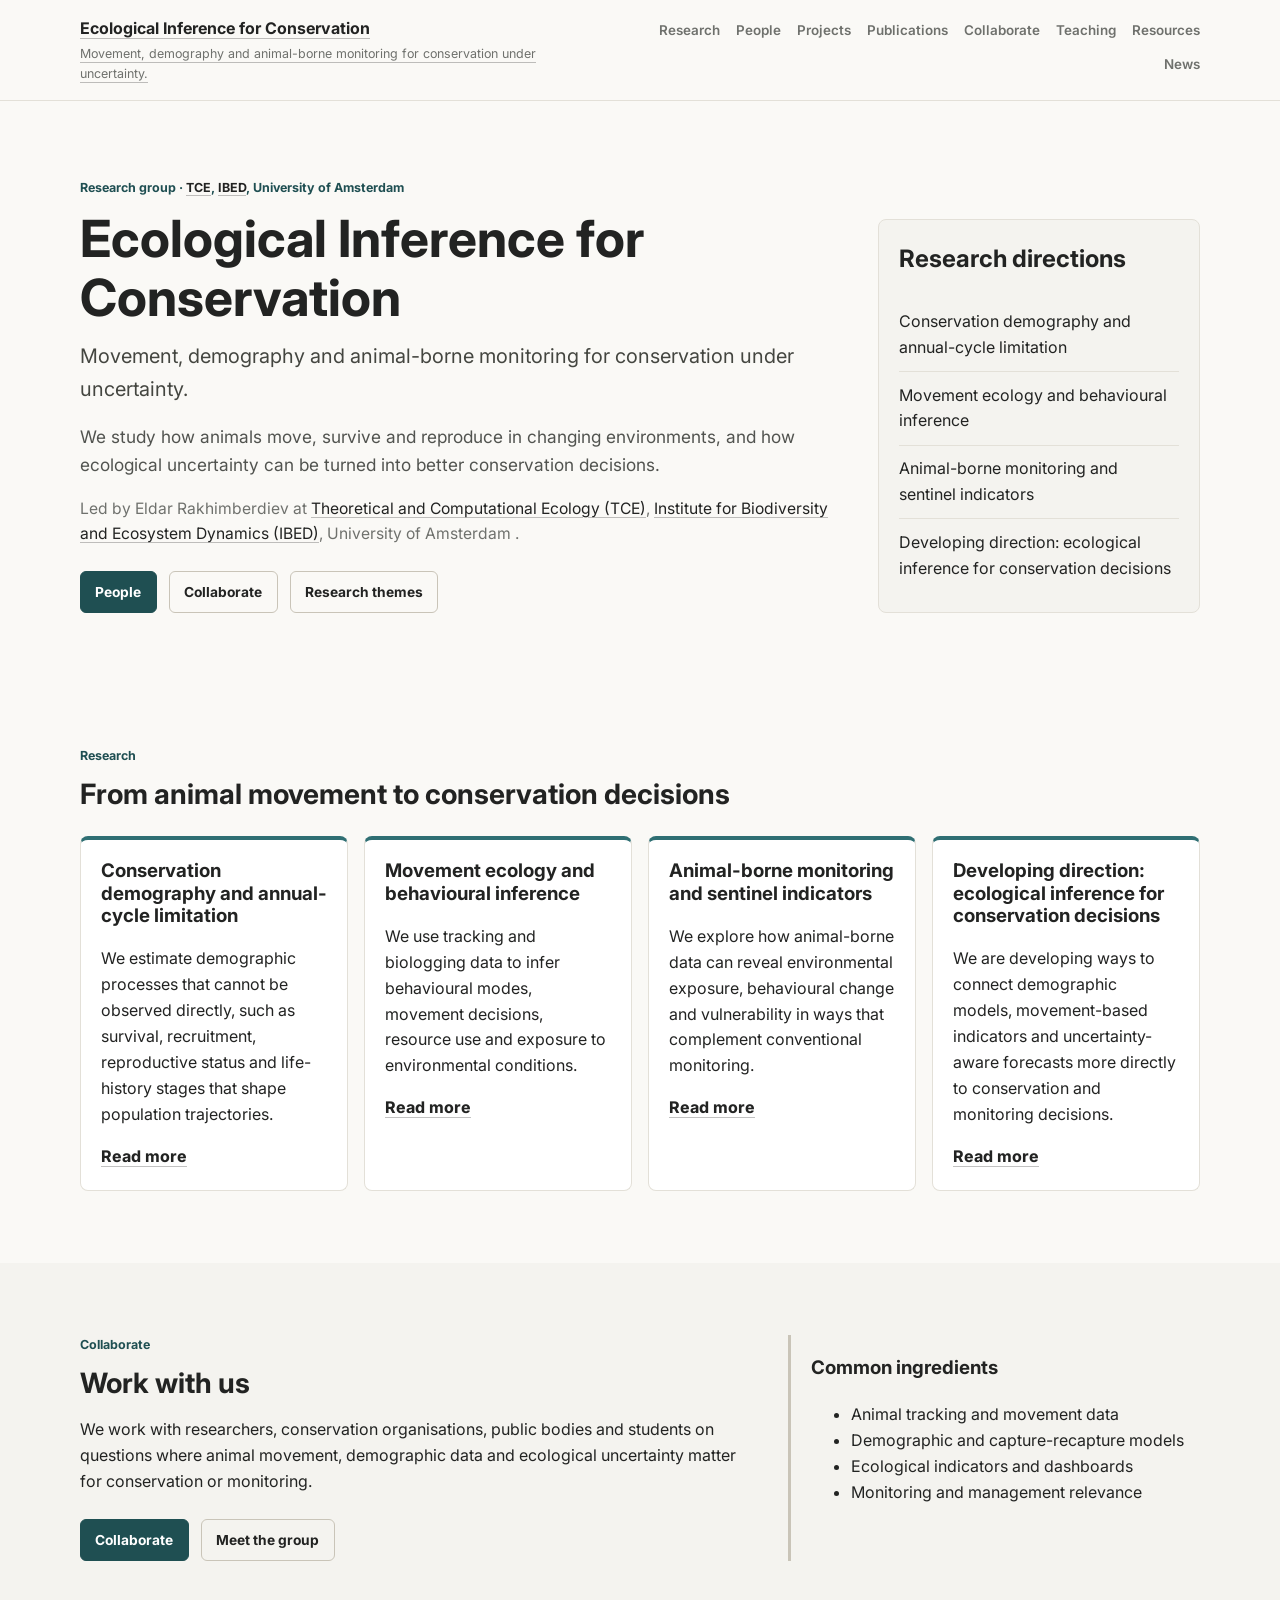
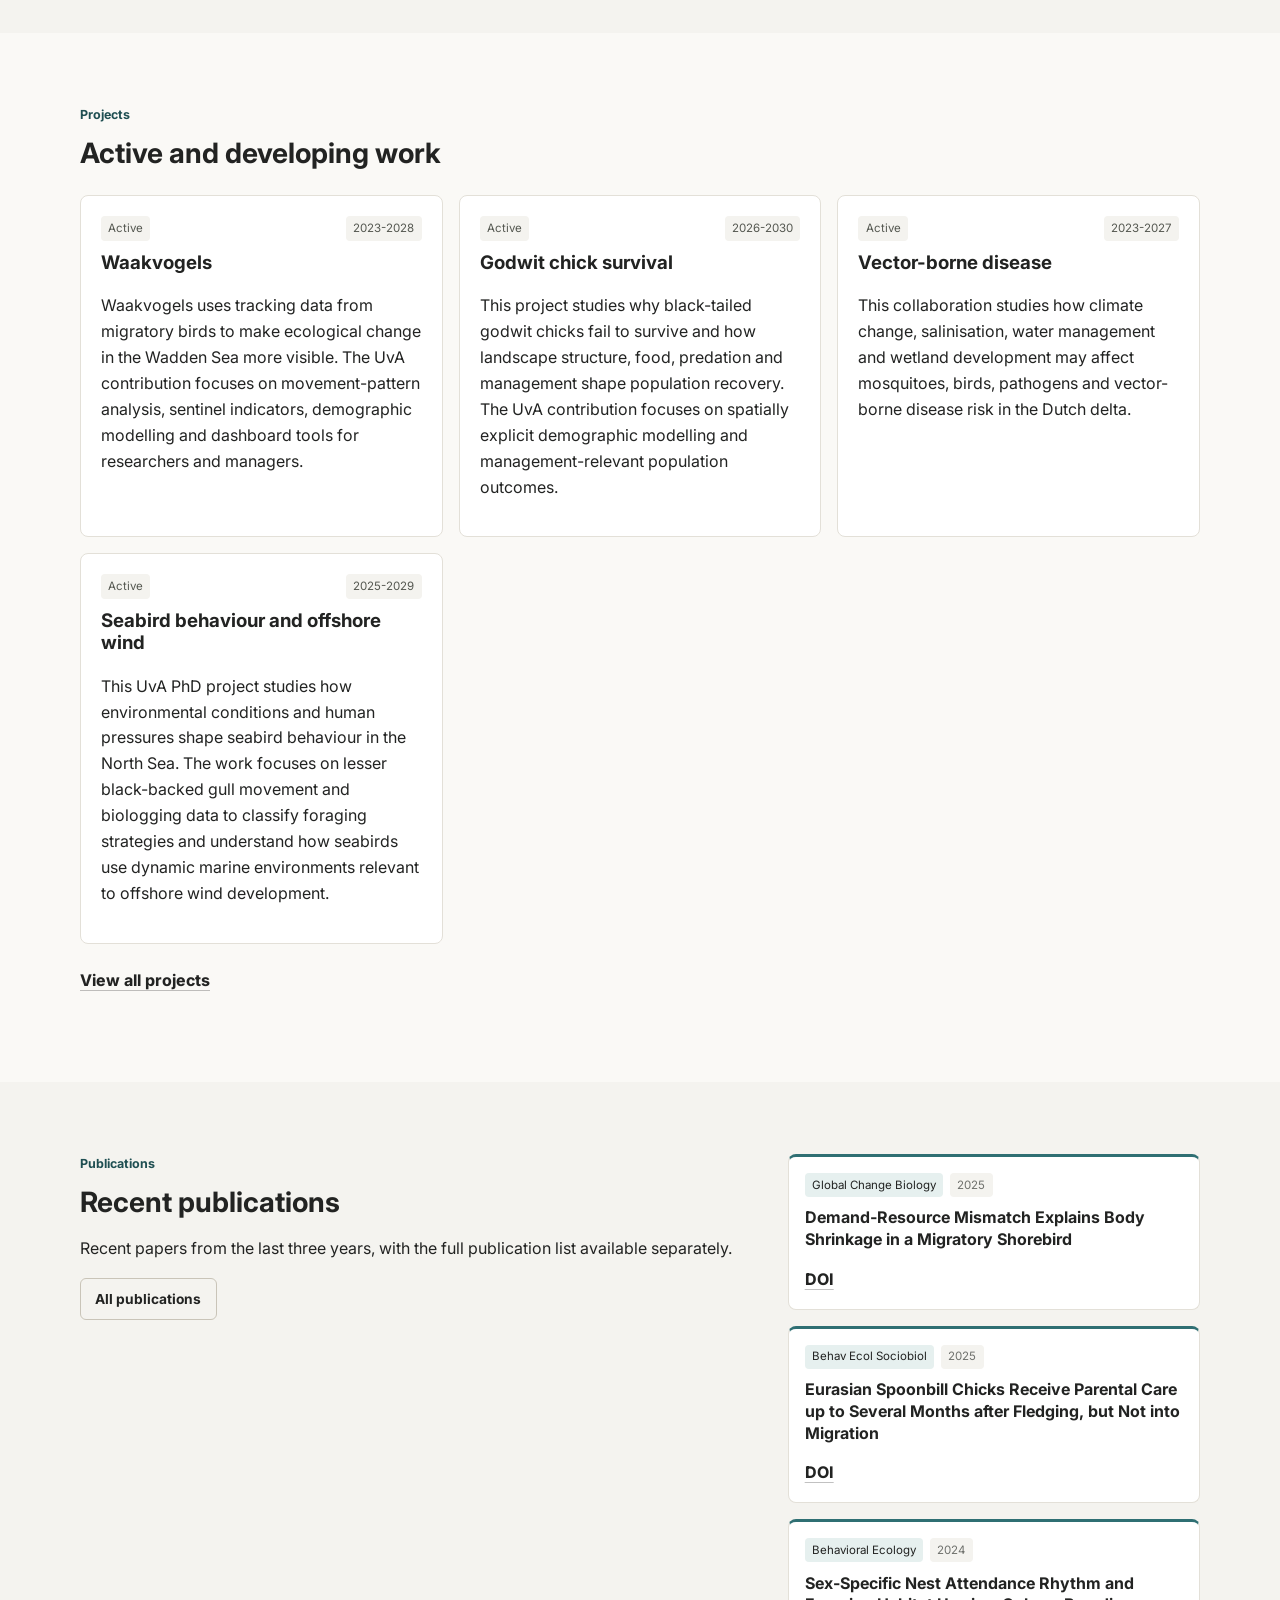
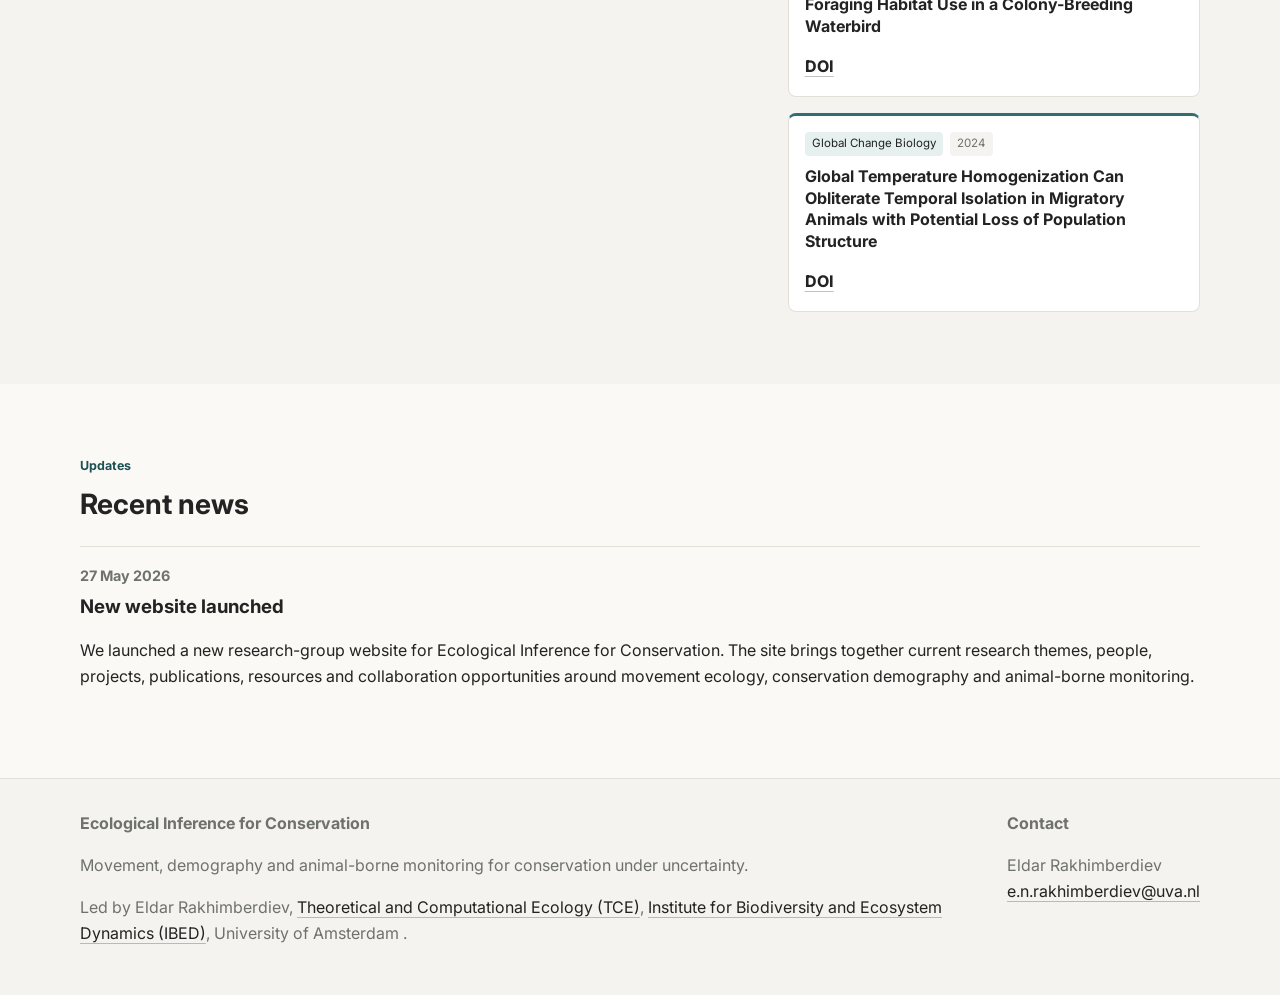
==== index.html @ 99c0a9e5 "Update site tag display and affiliations" ====
<!doctype html><html lang=en><head><meta name=generator content="Hugo 0.161.1"><meta charset=utf-8><meta name=viewport content="width=device-width,initial-scale=1"><meta name=description content="Movement, demography and animal-borne monitoring for conservation under uncertainty."><meta property="og:title" content="Ecological Inference for Conservation"><meta property="og:description" content="Movement, demography and animal-borne monitoring for conservation under uncertainty."><meta property="og:type" content="website"><meta property="og:url" content="https://eldarrak.github.io/"><meta property="og:site_name" content="Ecological Inference for Conservation"><meta name=twitter:card content="summary"><meta name=twitter:title content="Ecological Inference for Conservation"><meta name=twitter:description content="Movement, demography and animal-borne monitoring for conservation under uncertainty."><title>Ecological Inference for Conservation</title><script async src="https://www.googletagmanager.com/gtag/js?id=G-0YEK9EY102"></script><script>window.dataLayer=window.dataLayer||[];function gtag(){dataLayer.push(arguments)}gtag("js",new Date),gtag("config","G-0YEK9EY102")</script><link rel=preconnect href=https://fonts.googleapis.com><link rel=preconnect href=https://fonts.gstatic.com crossorigin><link rel=stylesheet href="https://fonts.googleapis.com/css2?family=Inter:wght@400;600;700;800&display=swap"><link rel=stylesheet href=/css/main.min.2c0c8db724a001c2419f299996c89433364601ca7fff120d94712ac259c86a55.css></head><body><a class=skip-link href=#main>Skip to content</a><header class=site-header><div class="container nav-shell"><a class=brand href=/ aria-label="Ecological Inference for Conservation home"><span class=brand-title>Ecological Inference for Conservation</span>
<span class=brand-subtitle>Movement, demography and animal-borne monitoring for conservation under uncertainty.</span></a><nav class=site-nav aria-label="Main navigation"><a href=/research/>Research</a>
<a href=/people/>People</a>
<a href=/projects/>Projects</a>
<a href=/publications/>Publications</a>
<a href=/collaborate/>Collaborate</a>
<a href=/teaching/>Teaching</a>
<a href=/resources/>Resources</a>
<a href=/news/>News</a></nav></div></header><main id=main><section class=home-hero><div class="container hero-grid"><div><p class=eyebrow>Research group · <a href=https://ibed.uva.nl/content/research-departments/theoretical-and-computational-ecology/theoretical-and-computational-ecology.html>TCE</a>, <a href=https://ibed.uva.nl/>IBED</a>, University of Amsterdam</p><h1>Ecological Inference for Conservation</h1><p class=hero-subtitle>Movement, demography and animal-borne monitoring for conservation under uncertainty.</p><p class=lead>We study how animals move, survive and reproduce in changing environments, and how ecological uncertainty can be turned into better conservation decisions.</p><p class=hero-led>Led by Eldar Rakhimberdiev at <a href=https://ibed.uva.nl/content/research-departments/theoretical-and-computational-ecology/theoretical-and-computational-ecology.html>Theoretical and Computational Ecology (TCE)</a>, <a href=https://ibed.uva.nl/>Institute for Biodiversity and Ecosystem Dynamics (IBED)</a>, University of Amsterdam
.</p><div class=button-row><a class="button primary" href=/people/>People</a>
<a class=button href=/collaborate/>Collaborate</a>
<a class=button href=/research/>Research themes</a></div></div><div class=hero-panel><h2>Research directions</h2><ul class=compact-list><li><a href=/research/#conservation-demography>Conservation demography and annual-cycle limitation</a></li><li><a href=/research/#movement-ecology>Movement ecology and behavioural inference</a></li><li><a href=/research/#animal-borne-sentinels>Animal-borne monitoring and sentinel indicators</a></li><li><a href=/research/#conservation-decisions>Developing direction: ecological inference for conservation decisions</a></li></ul></div></div></section><section class=section><div class=container><div class=section-heading><p class=eyebrow>Research</p><h2>From animal movement to conservation decisions</h2></div><div class="card-grid four"><article class="card theme-card"><h3>Conservation demography and annual-cycle limitation</h3><p>We estimate demographic processes that cannot be observed directly, such as survival, recruitment, reproductive status and life-history stages that shape population trajectories.</p><a class=text-link href=/research/#conservation-demography>Read more</a></article><article class="card theme-card"><h3>Movement ecology and behavioural inference</h3><p>We use tracking and biologging data to infer behavioural modes, movement decisions, resource use and exposure to environmental conditions.</p><a class=text-link href=/research/#movement-ecology>Read more</a></article><article class="card theme-card"><h3>Animal-borne monitoring and sentinel indicators</h3><p>We explore how animal-borne data can reveal environmental exposure, behavioural change and vulnerability in ways that complement conventional monitoring.</p><a class=text-link href=/research/#animal-borne-sentinels>Read more</a></article><article class="card theme-card"><h3>Developing direction: ecological inference for conservation decisions</h3><p>We are developing ways to connect demographic models, movement-based indicators and uncertainty-aware forecasts more directly to conservation and monitoring decisions.</p><a class=text-link href=/research/#conservation-decisions>Read more</a></article></div></div></section><section class="section muted"><div class="container two-column"><div><p class=eyebrow>Collaborate</p><h2>Work with us</h2><p>We work with researchers, conservation organisations, public bodies and students on questions where animal movement, demographic data and ecological uncertainty matter for conservation or monitoring.</p><div class=button-row><a class="button primary" href=/collaborate/>Collaborate</a>
<a class=button href=/people/>Meet the group</a></div></div><div class=info-list><h3>Common ingredients</h3><ul><li>Animal tracking and movement data</li><li>Demographic and capture-recapture models</li><li>Ecological indicators and dashboards</li><li>Monitoring and management relevance</li></ul></div></div></section><section class=section><div class=container><div class=section-heading><p class=eyebrow>Projects</p><h2>Active and developing work</h2></div><div class="card-grid three"><a class="card project-card" href=/projects/#waakvogels aria-label="View project: Waakvogels: animal-borne monitoring in the Wadden Sea"><div class=meta-row><span>Active</span>
<span>2023-2028</span></div><h3>Waakvogels</h3><p>Waakvogels uses tracking data from migratory birds to make ecological change in the Wadden Sea more visible. The UvA contribution focuses on movement-pattern analysis, sentinel indicators, demographic modelling and dashboard tools for researchers and managers.</p></a><a class="card project-card" href=/projects/#gkl aria-label="View project: Black-tailed godwit chick survival and spatial demography"><div class=meta-row><span>Active</span>
<span>2026-2030</span></div><h3>Godwit chick survival</h3><p>This project studies why black-tailed godwit chicks fail to survive and how landscape structure, food, predation and management shape population recovery. The UvA contribution focuses on spatially explicit demographic modelling and management-relevant population outcomes.</p></a><a class="card project-card" href=/projects/#vector-borne-disease aria-label="View project: Birds, climate change and vector-borne virus outbreaks"><div class=meta-row><span>Active</span>
<span>2023-2027</span></div><h3>Vector-borne disease</h3><p>This collaboration studies how climate change, salinisation, water management and wetland development may affect mosquitoes, birds, pathogens and vector-borne disease risk in the Dutch delta.</p></a><a class="card project-card" href=/projects/#seabird-behaviour-north-sea aria-label="View project: Environmental and anthropogenic drivers of seabird behaviour in the North Sea"><div class=meta-row><span>Active</span>
<span>2025-2029</span></div><h3>Seabird behaviour and offshore wind</h3><p>This UvA PhD project studies how environmental conditions and human pressures shape seabird behaviour in the North Sea. The work focuses on lesser black-backed gull movement and biologging data to classify foraging strategies and understand how seabirds use dynamic marine environments relevant to offshore wind development.</p></a></div><p class=section-action><a class=text-link href=/projects/>View all projects</a></p></div></section><section class="section muted"><div class="container two-column"><div><p class=eyebrow>Publications</p><h2>Recent publications</h2><p>Recent papers from the last three years, with the full publication list available separately.</p><a class=button href=/publications/>All publications</a></div><div><div class=home-publication-list><article class=home-publication-card><div class=publication-meta><span class=journal-tag>Global Change Biology</span>
<span>2025</span></div><h3>Demand‐Resource Mismatch Explains Body Shrinkage in a Migratory Shorebird</h3><div class="link-row publication-links"><a href=https://doi.org/10.1111/gcb.70170 target=_blank rel="noopener noreferrer">DOI</a></div></article><article class=home-publication-card><div class=publication-meta><span class=journal-tag>Behav Ecol Sociobiol</span>
<span>2025</span></div><h3>Eurasian Spoonbill Chicks Receive Parental Care up to Several Months after Fledging, but Not into Migration</h3><div class="link-row publication-links"><a href=https://doi.org/10.1007/s00265-025-03649-6 target=_blank rel="noopener noreferrer">DOI</a></div></article><article class=home-publication-card><div class=publication-meta><span class=journal-tag>Behavioral Ecology</span>
<span>2024</span></div><h3>Sex-Specific Nest Attendance Rhythm and Foraging Habitat Use in a Colony-Breeding Waterbird</h3><div class="link-row publication-links"><a href=https://doi.org/10.1093/beheco/arae020 target=_blank rel="noopener noreferrer">DOI</a></div></article><article class=home-publication-card><div class=publication-meta><span class=journal-tag>Global Change Biology</span>
<span>2024</span></div><h3>Global Temperature Homogenization Can Obliterate Temporal Isolation in Migratory Animals with Potential Loss of Population Structure</h3><div class="link-row publication-links"><a href=https://doi.org/10.1111/gcb.17069 target=_blank rel="noopener noreferrer">DOI</a></div></article></div></div></div></section><section class=section><div class=container><div class=section-heading><p class=eyebrow>Updates</p><h2>Recent news</h2></div><div class=news-list><article class=news-item><time datetime=2026-05-27>27 May 2026</time><h3>New website launched</h3><p>We launched a new research-group website for Ecological Inference for Conservation. The site brings together current research themes, people, projects, publications, resources and collaboration opportunities around movement ecology, conservation demography and animal-borne monitoring.</p></article></div></div></section></main><footer class=site-footer><div class="container footer-grid"><div><strong>Ecological Inference for Conservation</strong><p>Movement, demography and animal-borne monitoring for conservation under uncertainty.</p><p>Led by Eldar Rakhimberdiev, <a href=https://ibed.uva.nl/content/research-departments/theoretical-and-computational-ecology/theoretical-and-computational-ecology.html>Theoretical and Computational Ecology (TCE)</a>, <a href=https://ibed.uva.nl/>Institute for Biodiversity and Ecosystem Dynamics (IBED)</a>, University of Amsterdam
.</p></div><div><strong>Contact</strong><p>Eldar Rakhimberdiev<br><a href=mailto:e.n.rakhimberdiev@uva.nl>e.n.rakhimberdiev@uva.nl</a></p></div></div></footer></body></html>
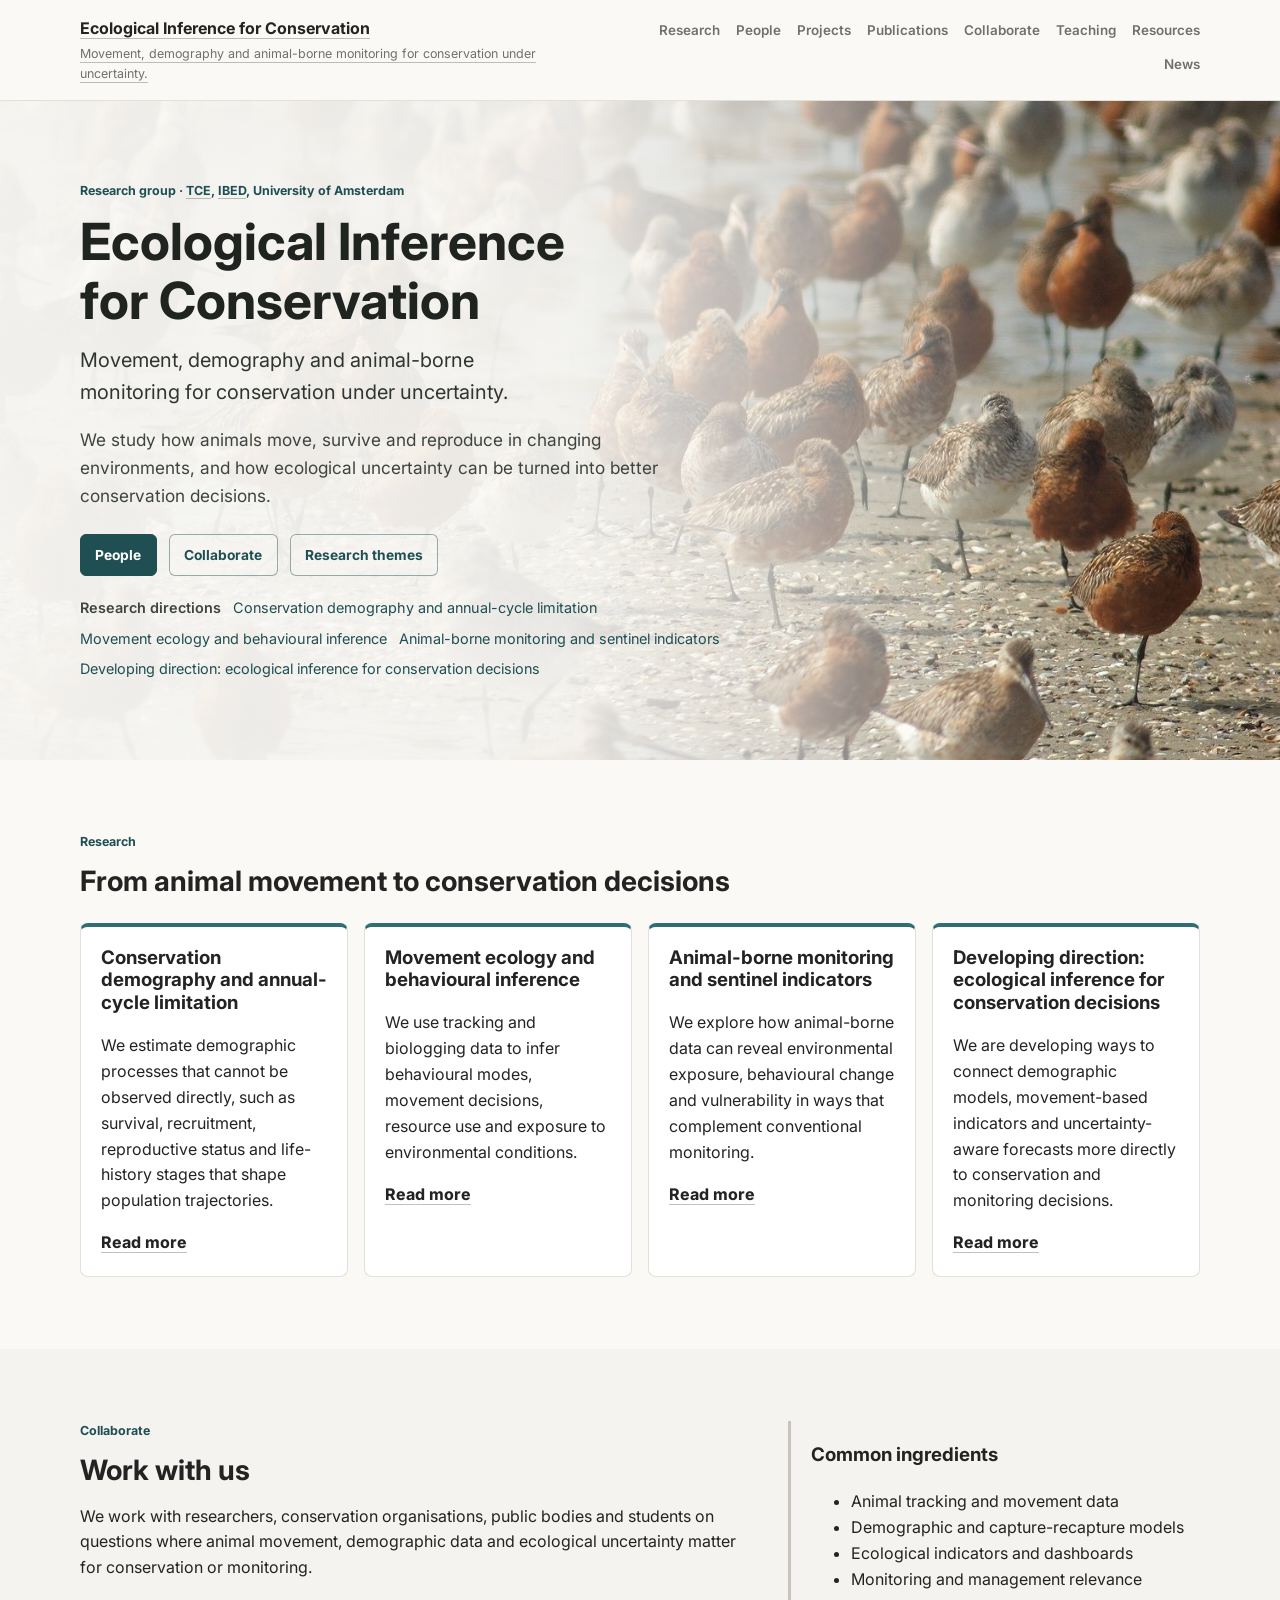
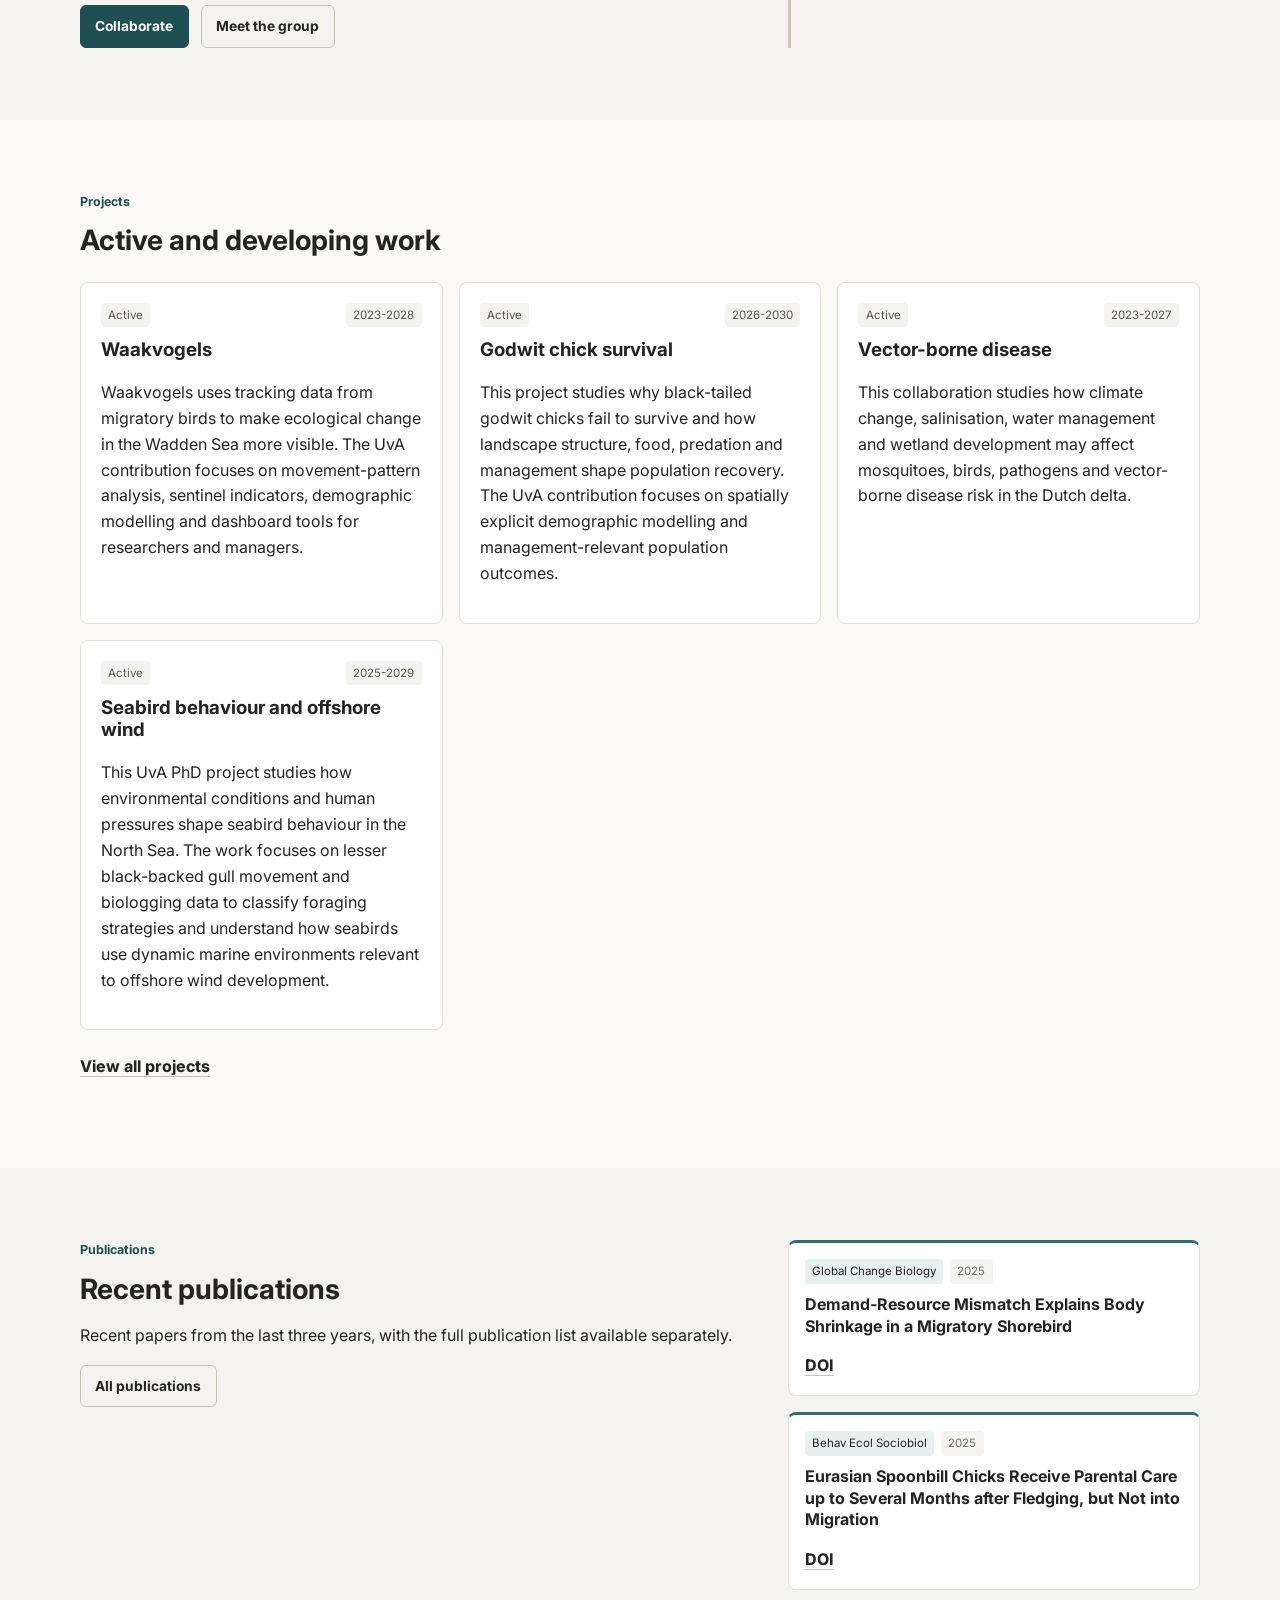
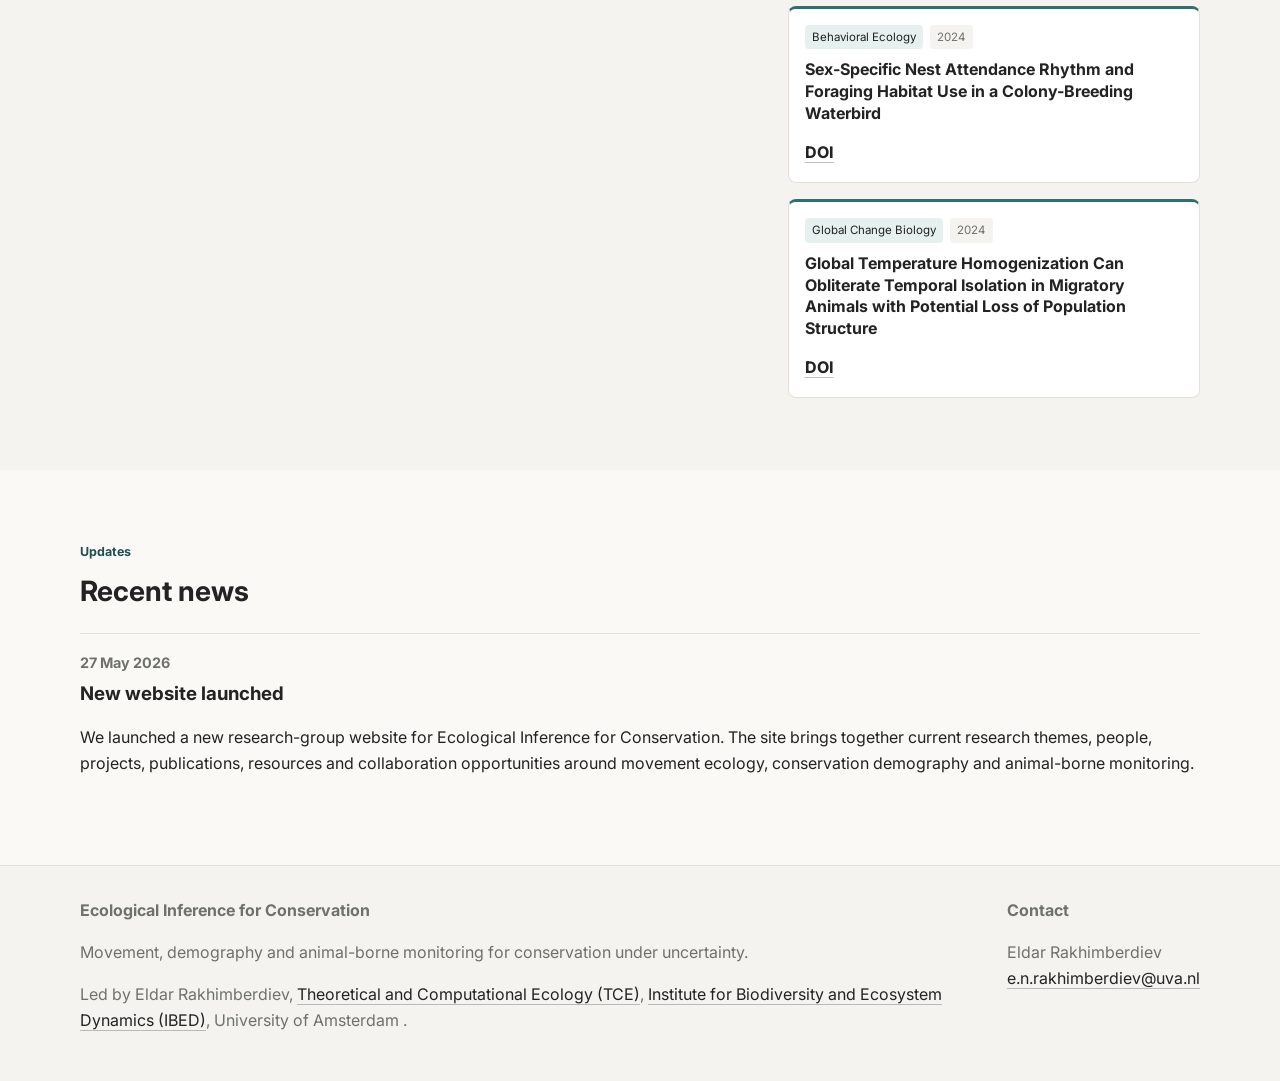
==== commit 558c9ba6: "Update homepage hero and people collaborators" ====
--- a/index.html
+++ b/index.html
@@ -1,4 +1,4 @@
-<!doctype html><html lang=en><head><meta name=generator content="Hugo 0.161.1"><meta charset=utf-8><meta name=viewport content="width=device-width,initial-scale=1"><meta name=description content="Movement, demography and animal-borne monitoring for conservation under uncertainty."><meta property="og:title" content="Ecological Inference for Conservation"><meta property="og:description" content="Movement, demography and animal-borne monitoring for conservation under uncertainty."><meta property="og:type" content="website"><meta property="og:url" content="https://eldarrak.github.io/"><meta property="og:site_name" content="Ecological Inference for Conservation"><meta name=twitter:card content="summary"><meta name=twitter:title content="Ecological Inference for Conservation"><meta name=twitter:description content="Movement, demography and animal-borne monitoring for conservation under uncertainty."><title>Ecological Inference for Conservation</title><script async src="https://www.googletagmanager.com/gtag/js?id=G-0YEK9EY102"></script><script>window.dataLayer=window.dataLayer||[];function gtag(){dataLayer.push(arguments)}gtag("js",new Date),gtag("config","G-0YEK9EY102")</script><link rel=preconnect href=https://fonts.googleapis.com><link rel=preconnect href=https://fonts.gstatic.com crossorigin><link rel=stylesheet href="https://fonts.googleapis.com/css2?family=Inter:wght@400;600;700;800&display=swap"><link rel=stylesheet href=/css/main.min.2c0c8db724a001c2419f299996c89433364601ca7fff120d94712ac259c86a55.css></head><body><a class=skip-link href=#main>Skip to content</a><header class=site-header><div class="container nav-shell"><a class=brand href=/ aria-label="Ecological Inference for Conservation home"><span class=brand-title>Ecological Inference for Conservation</span>
+<!doctype html><html lang=en><head><meta name=generator content="Hugo 0.161.1"><meta charset=utf-8><meta name=viewport content="width=device-width,initial-scale=1"><meta name=description content="Movement, demography and animal-borne monitoring for conservation under uncertainty."><meta property="og:title" content="Ecological Inference for Conservation"><meta property="og:description" content="Movement, demography and animal-borne monitoring for conservation under uncertainty."><meta property="og:type" content="website"><meta property="og:url" content="https://eldarrak.github.io/"><meta property="og:site_name" content="Ecological Inference for Conservation"><meta name=twitter:card content="summary"><meta name=twitter:title content="Ecological Inference for Conservation"><meta name=twitter:description content="Movement, demography and animal-borne monitoring for conservation under uncertainty."><title>Ecological Inference for Conservation</title><script async src="https://www.googletagmanager.com/gtag/js?id=G-0YEK9EY102"></script><script>window.dataLayer=window.dataLayer||[];function gtag(){dataLayer.push(arguments)}gtag("js",new Date),gtag("config","G-0YEK9EY102")</script><link rel=preconnect href=https://fonts.googleapis.com><link rel=preconnect href=https://fonts.gstatic.com crossorigin><link rel=stylesheet href="https://fonts.googleapis.com/css2?family=Inter:wght@400;600;700;800&display=swap"><link rel=stylesheet href=/css/main.min.8ddc44c5ee3ba5d587ff91fb7a3e1f9a3755c80d564ac1c1d77d82eecfe6cb5d.css></head><body><a class=skip-link href=#main>Skip to content</a><header class=site-header><div class="container nav-shell"><a class=brand href=/ aria-label="Ecological Inference for Conservation home"><span class=brand-title>Ecological Inference for Conservation</span>
 <span class=brand-subtitle>Movement, demography and animal-borne monitoring for conservation under uncertainty.</span></a><nav class=site-nav aria-label="Main navigation"><a href=/research/>Research</a>
 <a href=/people/>People</a>
 <a href=/projects/>Projects</a>
@@ -6,10 +6,13 @@
 <a href=/collaborate/>Collaborate</a>
 <a href=/teaching/>Teaching</a>
 <a href=/resources/>Resources</a>
-<a href=/news/>News</a></nav></div></header><main id=main><section class=home-hero><div class="container hero-grid"><div><p class=eyebrow>Research group · <a href=https://ibed.uva.nl/content/research-departments/theoretical-and-computational-ecology/theoretical-and-computational-ecology.html>TCE</a>, <a href=https://ibed.uva.nl/>IBED</a>, University of Amsterdam</p><h1>Ecological Inference for Conservation</h1><p class=hero-subtitle>Movement, demography and animal-borne monitoring for conservation under uncertainty.</p><p class=lead>We study how animals move, survive and reproduce in changing environments, and how ecological uncertainty can be turned into better conservation decisions.</p><p class=hero-led>Led by Eldar Rakhimberdiev at <a href=https://ibed.uva.nl/content/research-departments/theoretical-and-computational-ecology/theoretical-and-computational-ecology.html>Theoretical and Computational Ecology (TCE)</a>, <a href=https://ibed.uva.nl/>Institute for Biodiversity and Ecosystem Dynamics (IBED)</a>, University of Amsterdam
-.</p><div class=button-row><a class="button primary" href=/people/>People</a>
+<a href=/news/>News</a></nav></div></header><main id=main><section class=home-hero aria-label="Resting godwits standing in shallow coastal habitat."><div class=container><div class=hero-content><p class=eyebrow>Research group · <a href=https://ibed.uva.nl/content/research-departments/theoretical-and-computational-ecology/theoretical-and-computational-ecology.html>TCE</a>, <a href=https://ibed.uva.nl/>IBED</a>, University of Amsterdam</p><h1>Ecological Inference for Conservation</h1><p class=hero-subtitle>Movement, demography and animal-borne monitoring for conservation under uncertainty.</p><p class=lead>We study how animals move, survive and reproduce in changing environments, and how ecological uncertainty can be turned into better conservation decisions.</p><div class=button-row><a class="button primary" href=/people/>People</a>
 <a class=button href=/collaborate/>Collaborate</a>
-<a class=button href=/research/>Research themes</a></div></div><div class=hero-panel><h2>Research directions</h2><ul class=compact-list><li><a href=/research/#conservation-demography>Conservation demography and annual-cycle limitation</a></li><li><a href=/research/#movement-ecology>Movement ecology and behavioural inference</a></li><li><a href=/research/#animal-borne-sentinels>Animal-borne monitoring and sentinel indicators</a></li><li><a href=/research/#conservation-decisions>Developing direction: ecological inference for conservation decisions</a></li></ul></div></div></section><section class=section><div class=container><div class=section-heading><p class=eyebrow>Research</p><h2>From animal movement to conservation decisions</h2></div><div class="card-grid four"><article class="card theme-card"><h3>Conservation demography and annual-cycle limitation</h3><p>We estimate demographic processes that cannot be observed directly, such as survival, recruitment, reproductive status and life-history stages that shape population trajectories.</p><a class=text-link href=/research/#conservation-demography>Read more</a></article><article class="card theme-card"><h3>Movement ecology and behavioural inference</h3><p>We use tracking and biologging data to infer behavioural modes, movement decisions, resource use and exposure to environmental conditions.</p><a class=text-link href=/research/#movement-ecology>Read more</a></article><article class="card theme-card"><h3>Animal-borne monitoring and sentinel indicators</h3><p>We explore how animal-borne data can reveal environmental exposure, behavioural change and vulnerability in ways that complement conventional monitoring.</p><a class=text-link href=/research/#animal-borne-sentinels>Read more</a></article><article class="card theme-card"><h3>Developing direction: ecological inference for conservation decisions</h3><p>We are developing ways to connect demographic models, movement-based indicators and uncertainty-aware forecasts more directly to conservation and monitoring decisions.</p><a class=text-link href=/research/#conservation-decisions>Read more</a></article></div></div></section><section class="section muted"><div class="container two-column"><div><p class=eyebrow>Collaborate</p><h2>Work with us</h2><p>We work with researchers, conservation organisations, public bodies and students on questions where animal movement, demographic data and ecological uncertainty matter for conservation or monitoring.</p><div class=button-row><a class="button primary" href=/collaborate/>Collaborate</a>
+<a class=button href=/research/>Research themes</a></div><div class=hero-directions aria-label="Research directions"><span>Research directions</span>
+<a href=/research/#conservation-demography>Conservation demography and annual-cycle limitation</a>
+<a href=/research/#movement-ecology>Movement ecology and behavioural inference</a>
+<a href=/research/#animal-borne-sentinels>Animal-borne monitoring and sentinel indicators</a>
+<a href=/research/#conservation-decisions>Developing direction: ecological inference for conservation decisions</a></div></div></div></section><section class=section><div class=container><div class=section-heading><p class=eyebrow>Research</p><h2>From animal movement to conservation decisions</h2></div><div class="card-grid four"><article class="card theme-card"><h3>Conservation demography and annual-cycle limitation</h3><p>We estimate demographic processes that cannot be observed directly, such as survival, recruitment, reproductive status and life-history stages that shape population trajectories.</p><a class=text-link href=/research/#conservation-demography>Read more</a></article><article class="card theme-card"><h3>Movement ecology and behavioural inference</h3><p>We use tracking and biologging data to infer behavioural modes, movement decisions, resource use and exposure to environmental conditions.</p><a class=text-link href=/research/#movement-ecology>Read more</a></article><article class="card theme-card"><h3>Animal-borne monitoring and sentinel indicators</h3><p>We explore how animal-borne data can reveal environmental exposure, behavioural change and vulnerability in ways that complement conventional monitoring.</p><a class=text-link href=/research/#animal-borne-sentinels>Read more</a></article><article class="card theme-card"><h3>Developing direction: ecological inference for conservation decisions</h3><p>We are developing ways to connect demographic models, movement-based indicators and uncertainty-aware forecasts more directly to conservation and monitoring decisions.</p><a class=text-link href=/research/#conservation-decisions>Read more</a></article></div></div></section><section class="section muted"><div class="container two-column"><div><p class=eyebrow>Collaborate</p><h2>Work with us</h2><p>We work with researchers, conservation organisations, public bodies and students on questions where animal movement, demographic data and ecological uncertainty matter for conservation or monitoring.</p><div class=button-row><a class="button primary" href=/collaborate/>Collaborate</a>
 <a class=button href=/people/>Meet the group</a></div></div><div class=info-list><h3>Common ingredients</h3><ul><li>Animal tracking and movement data</li><li>Demographic and capture-recapture models</li><li>Ecological indicators and dashboards</li><li>Monitoring and management relevance</li></ul></div></div></section><section class=section><div class=container><div class=section-heading><p class=eyebrow>Projects</p><h2>Active and developing work</h2></div><div class="card-grid three"><a class="card project-card" href=/projects/#waakvogels aria-label="View project: Waakvogels: animal-borne monitoring in the Wadden Sea"><div class=meta-row><span>Active</span>
 <span>2023-2028</span></div><h3>Waakvogels</h3><p>Waakvogels uses tracking data from migratory birds to make ecological change in the Wadden Sea more visible. The UvA contribution focuses on movement-pattern analysis, sentinel indicators, demographic modelling and dashboard tools for researchers and managers.</p></a><a class="card project-card" href=/projects/#gkl aria-label="View project: Black-tailed godwit chick survival and spatial demography"><div class=meta-row><span>Active</span>
 <span>2026-2030</span></div><h3>Godwit chick survival</h3><p>This project studies why black-tailed godwit chicks fail to survive and how landscape structure, food, predation and management shape population recovery. The UvA contribution focuses on spatially explicit demographic modelling and management-relevant population outcomes.</p></a><a class="card project-card" href=/projects/#vector-borne-disease aria-label="View project: Birds, climate change and vector-borne virus outbreaks"><div class=meta-row><span>Active</span>
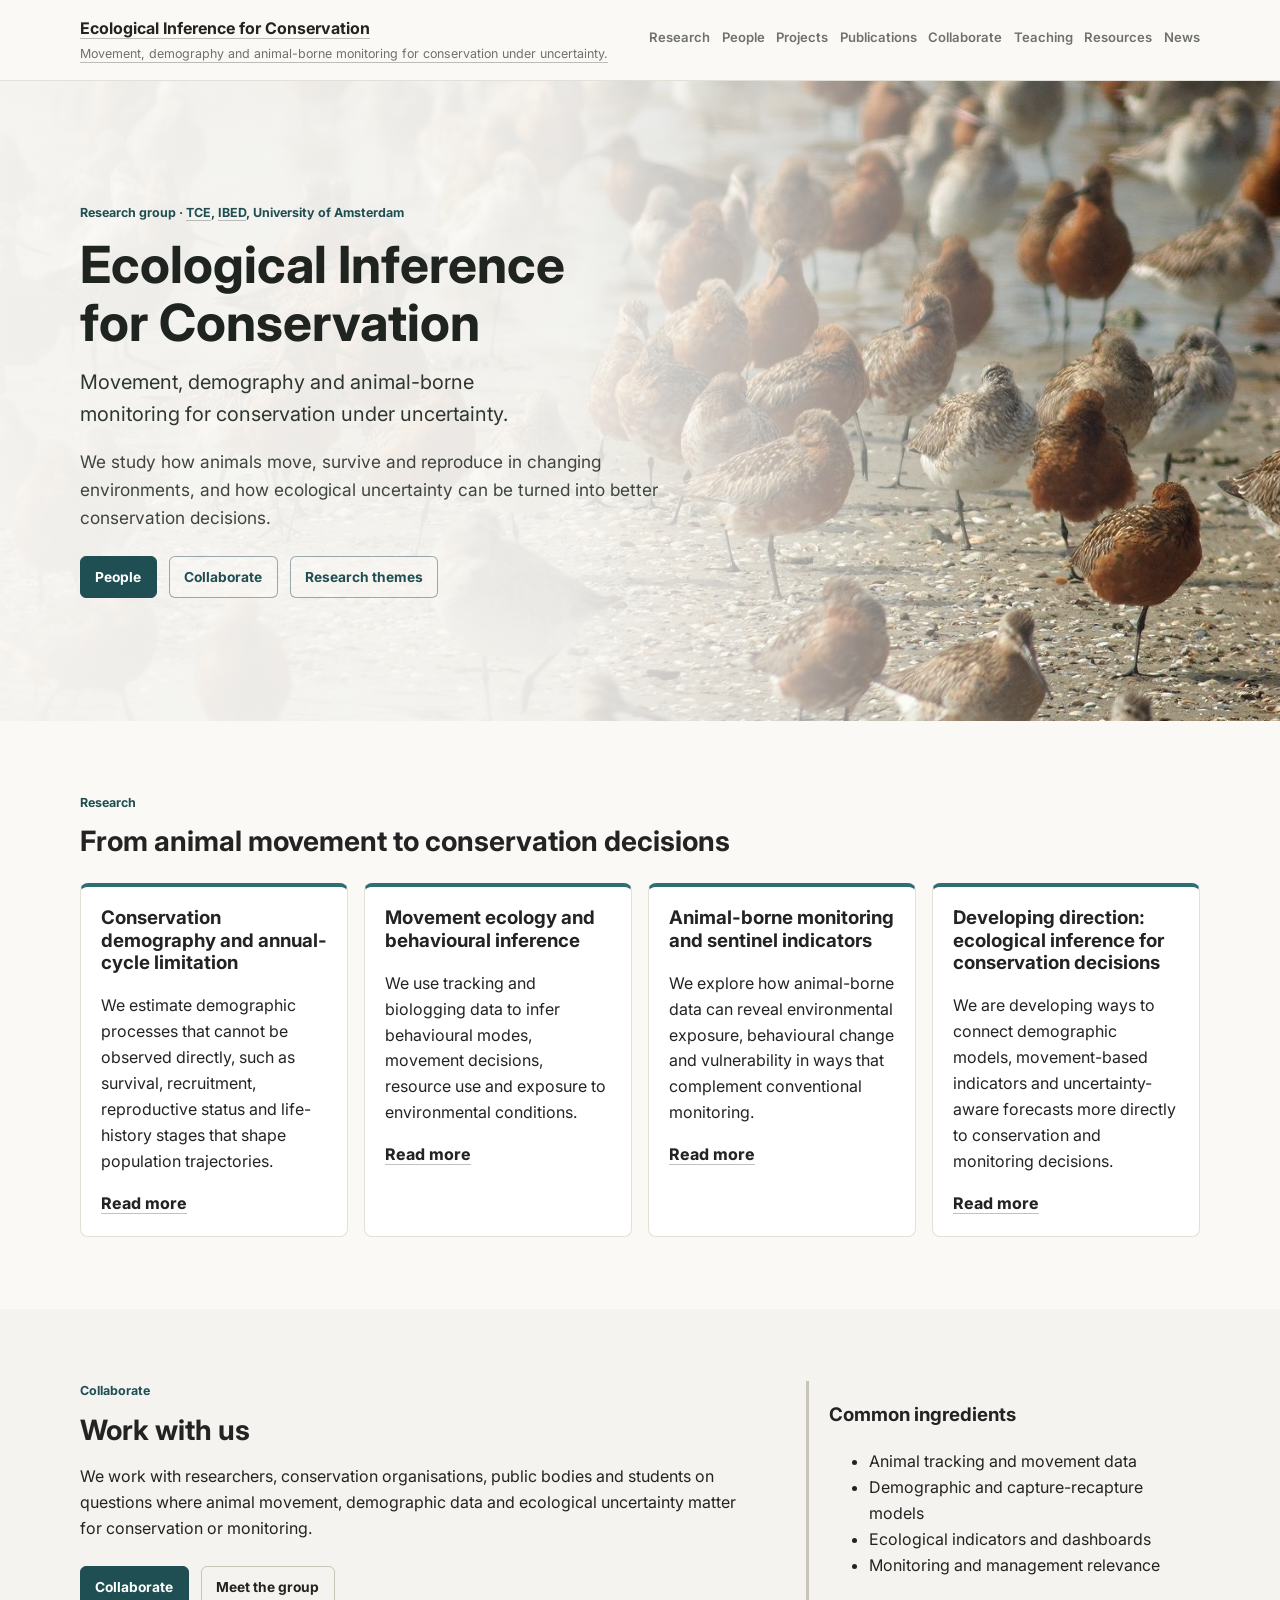
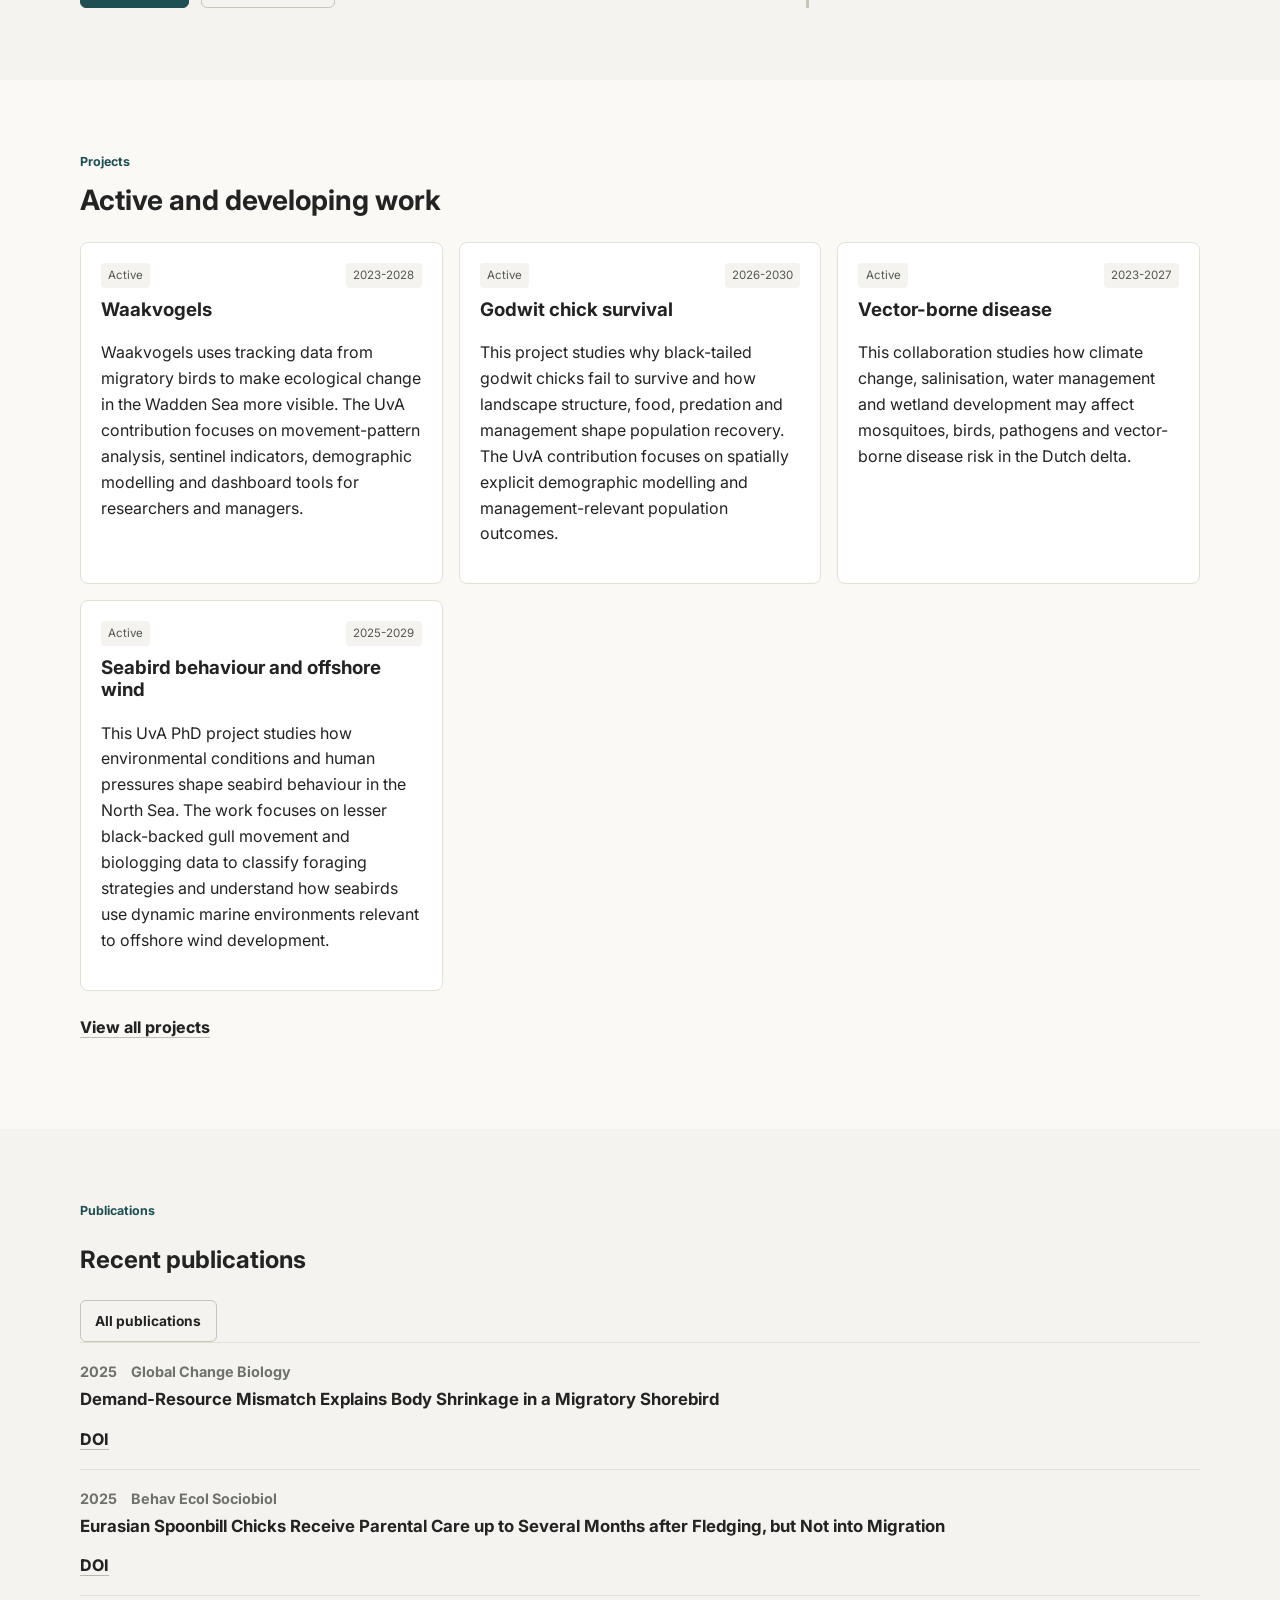
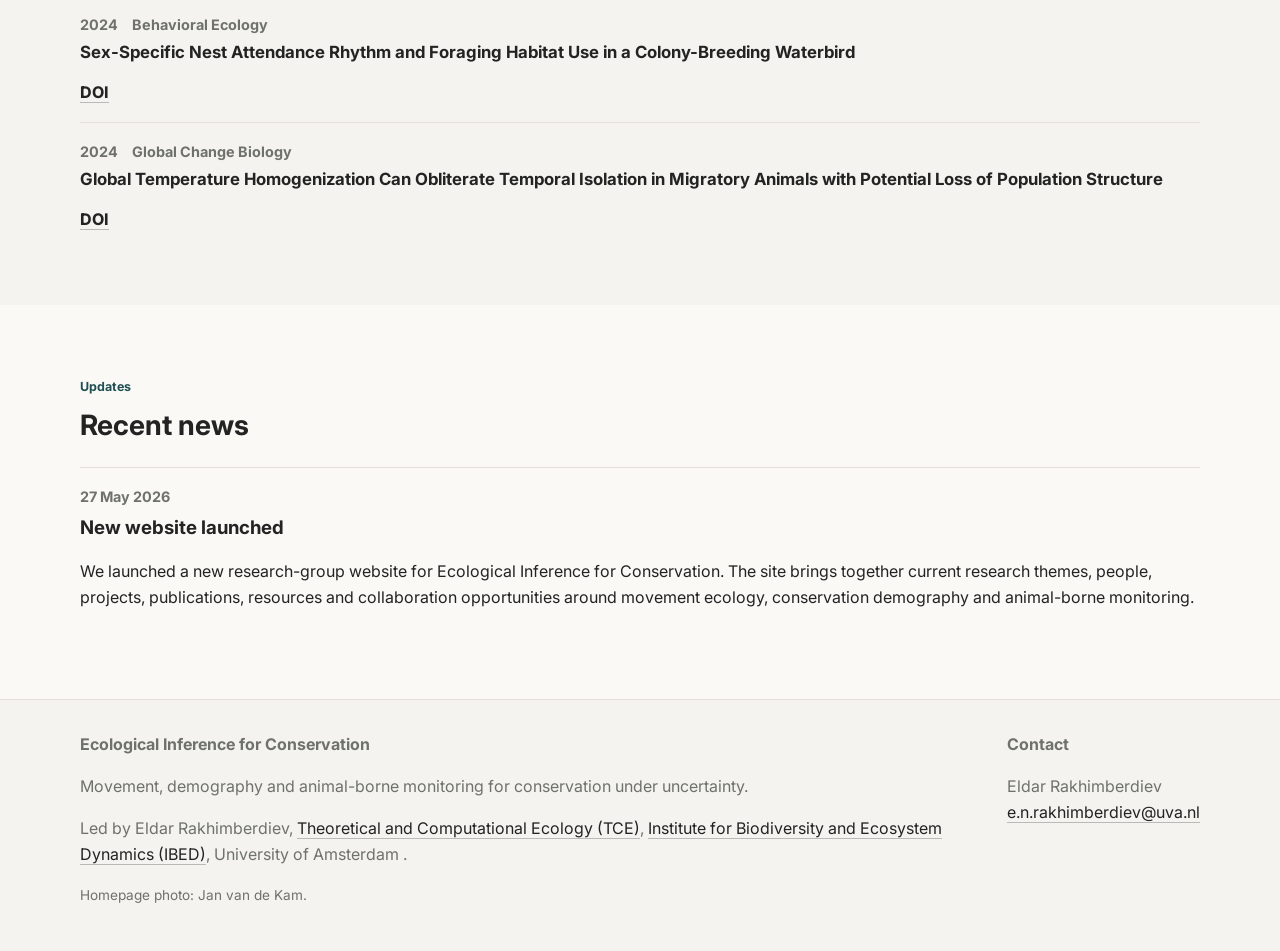
==== commit 52acf87c: "Update layout width and homepage sections" ====
--- a/index.html
+++ b/index.html
@@ -1,4 +1,4 @@
-<!doctype html><html lang=en><head><meta name=generator content="Hugo 0.161.1"><meta charset=utf-8><meta name=viewport content="width=device-width,initial-scale=1"><meta name=description content="Movement, demography and animal-borne monitoring for conservation under uncertainty."><meta property="og:title" content="Ecological Inference for Conservation"><meta property="og:description" content="Movement, demography and animal-borne monitoring for conservation under uncertainty."><meta property="og:type" content="website"><meta property="og:url" content="https://eldarrak.github.io/"><meta property="og:site_name" content="Ecological Inference for Conservation"><meta name=twitter:card content="summary"><meta name=twitter:title content="Ecological Inference for Conservation"><meta name=twitter:description content="Movement, demography and animal-borne monitoring for conservation under uncertainty."><title>Ecological Inference for Conservation</title><script async src="https://www.googletagmanager.com/gtag/js?id=G-0YEK9EY102"></script><script>window.dataLayer=window.dataLayer||[];function gtag(){dataLayer.push(arguments)}gtag("js",new Date),gtag("config","G-0YEK9EY102")</script><link rel=preconnect href=https://fonts.googleapis.com><link rel=preconnect href=https://fonts.gstatic.com crossorigin><link rel=stylesheet href="https://fonts.googleapis.com/css2?family=Inter:wght@400;600;700;800&display=swap"><link rel=stylesheet href=/css/main.min.8ddc44c5ee3ba5d587ff91fb7a3e1f9a3755c80d564ac1c1d77d82eecfe6cb5d.css></head><body><a class=skip-link href=#main>Skip to content</a><header class=site-header><div class="container nav-shell"><a class=brand href=/ aria-label="Ecological Inference for Conservation home"><span class=brand-title>Ecological Inference for Conservation</span>
+<!doctype html><html lang=en><head><meta name=generator content="Hugo 0.161.1"><meta charset=utf-8><meta name=viewport content="width=device-width,initial-scale=1"><meta name=description content="Movement, demography and animal-borne monitoring for conservation under uncertainty."><meta property="og:title" content="Ecological Inference for Conservation"><meta property="og:description" content="Movement, demography and animal-borne monitoring for conservation under uncertainty."><meta property="og:type" content="website"><meta property="og:url" content="https://eldarrak.github.io/"><meta property="og:site_name" content="Ecological Inference for Conservation"><meta name=twitter:card content="summary"><meta name=twitter:title content="Ecological Inference for Conservation"><meta name=twitter:description content="Movement, demography and animal-borne monitoring for conservation under uncertainty."><title>Ecological Inference for Conservation</title><script async src="https://www.googletagmanager.com/gtag/js?id=G-0YEK9EY102"></script><script>window.dataLayer=window.dataLayer||[];function gtag(){dataLayer.push(arguments)}gtag("js",new Date),gtag("config","G-0YEK9EY102")</script><link rel=preconnect href=https://fonts.googleapis.com><link rel=preconnect href=https://fonts.gstatic.com crossorigin><link rel=stylesheet href="https://fonts.googleapis.com/css2?family=Inter:wght@400;600;700;800&display=swap"><link rel=stylesheet href=/css/main.min.8cb0b2fdf7dbe3df4ea5ff4ca7f9649f308d089de7657c6fdb575f29525de4e5.css></head><body><a class=skip-link href=#main>Skip to content</a><header class=site-header><div class="container nav-shell"><a class=brand href=/ aria-label="Ecological Inference for Conservation home"><span class=brand-title>Ecological Inference for Conservation</span>
 <span class=brand-subtitle>Movement, demography and animal-borne monitoring for conservation under uncertainty.</span></a><nav class=site-nav aria-label="Main navigation"><a href=/research/>Research</a>
 <a href=/people/>People</a>
 <a href=/projects/>Projects</a>
@@ -8,18 +8,14 @@
 <a href=/resources/>Resources</a>
 <a href=/news/>News</a></nav></div></header><main id=main><section class=home-hero aria-label="Resting godwits standing in shallow coastal habitat."><div class=container><div class=hero-content><p class=eyebrow>Research group · <a href=https://ibed.uva.nl/content/research-departments/theoretical-and-computational-ecology/theoretical-and-computational-ecology.html>TCE</a>, <a href=https://ibed.uva.nl/>IBED</a>, University of Amsterdam</p><h1>Ecological Inference for Conservation</h1><p class=hero-subtitle>Movement, demography and animal-borne monitoring for conservation under uncertainty.</p><p class=lead>We study how animals move, survive and reproduce in changing environments, and how ecological uncertainty can be turned into better conservation decisions.</p><div class=button-row><a class="button primary" href=/people/>People</a>
 <a class=button href=/collaborate/>Collaborate</a>
-<a class=button href=/research/>Research themes</a></div><div class=hero-directions aria-label="Research directions"><span>Research directions</span>
-<a href=/research/#conservation-demography>Conservation demography and annual-cycle limitation</a>
-<a href=/research/#movement-ecology>Movement ecology and behavioural inference</a>
-<a href=/research/#animal-borne-sentinels>Animal-borne monitoring and sentinel indicators</a>
-<a href=/research/#conservation-decisions>Developing direction: ecological inference for conservation decisions</a></div></div></div></section><section class=section><div class=container><div class=section-heading><p class=eyebrow>Research</p><h2>From animal movement to conservation decisions</h2></div><div class="card-grid four"><article class="card theme-card"><h3>Conservation demography and annual-cycle limitation</h3><p>We estimate demographic processes that cannot be observed directly, such as survival, recruitment, reproductive status and life-history stages that shape population trajectories.</p><a class=text-link href=/research/#conservation-demography>Read more</a></article><article class="card theme-card"><h3>Movement ecology and behavioural inference</h3><p>We use tracking and biologging data to infer behavioural modes, movement decisions, resource use and exposure to environmental conditions.</p><a class=text-link href=/research/#movement-ecology>Read more</a></article><article class="card theme-card"><h3>Animal-borne monitoring and sentinel indicators</h3><p>We explore how animal-borne data can reveal environmental exposure, behavioural change and vulnerability in ways that complement conventional monitoring.</p><a class=text-link href=/research/#animal-borne-sentinels>Read more</a></article><article class="card theme-card"><h3>Developing direction: ecological inference for conservation decisions</h3><p>We are developing ways to connect demographic models, movement-based indicators and uncertainty-aware forecasts more directly to conservation and monitoring decisions.</p><a class=text-link href=/research/#conservation-decisions>Read more</a></article></div></div></section><section class="section muted"><div class="container two-column"><div><p class=eyebrow>Collaborate</p><h2>Work with us</h2><p>We work with researchers, conservation organisations, public bodies and students on questions where animal movement, demographic data and ecological uncertainty matter for conservation or monitoring.</p><div class=button-row><a class="button primary" href=/collaborate/>Collaborate</a>
+<a class=button href=/research/>Research themes</a></div></div></div></section><section class=section><div class=container><div class=section-heading><p class=eyebrow>Research</p><h2>From animal movement to conservation decisions</h2></div><div class="card-grid four"><article class="card theme-card"><h3>Conservation demography and annual-cycle limitation</h3><p>We estimate demographic processes that cannot be observed directly, such as survival, recruitment, reproductive status and life-history stages that shape population trajectories.</p><a class=text-link href=/research/#conservation-demography>Read more</a></article><article class="card theme-card"><h3>Movement ecology and behavioural inference</h3><p>We use tracking and biologging data to infer behavioural modes, movement decisions, resource use and exposure to environmental conditions.</p><a class=text-link href=/research/#movement-ecology>Read more</a></article><article class="card theme-card"><h3>Animal-borne monitoring and sentinel indicators</h3><p>We explore how animal-borne data can reveal environmental exposure, behavioural change and vulnerability in ways that complement conventional monitoring.</p><a class=text-link href=/research/#animal-borne-sentinels>Read more</a></article><article class="card theme-card"><h3>Developing direction: ecological inference for conservation decisions</h3><p>We are developing ways to connect demographic models, movement-based indicators and uncertainty-aware forecasts more directly to conservation and monitoring decisions.</p><a class=text-link href=/research/#conservation-decisions>Read more</a></article></div></div></section><section class="section muted"><div class="container two-column collaborate-home-grid"><div><p class=eyebrow>Collaborate</p><h2>Work with us</h2><p>We work with researchers, conservation organisations, public bodies and students on questions where animal movement, demographic data and ecological uncertainty matter for conservation or monitoring.</p><div class=button-row><a class="button primary" href=/collaborate/>Collaborate</a>
 <a class=button href=/people/>Meet the group</a></div></div><div class=info-list><h3>Common ingredients</h3><ul><li>Animal tracking and movement data</li><li>Demographic and capture-recapture models</li><li>Ecological indicators and dashboards</li><li>Monitoring and management relevance</li></ul></div></div></section><section class=section><div class=container><div class=section-heading><p class=eyebrow>Projects</p><h2>Active and developing work</h2></div><div class="card-grid three"><a class="card project-card" href=/projects/#waakvogels aria-label="View project: Waakvogels: animal-borne monitoring in the Wadden Sea"><div class=meta-row><span>Active</span>
 <span>2023-2028</span></div><h3>Waakvogels</h3><p>Waakvogels uses tracking data from migratory birds to make ecological change in the Wadden Sea more visible. The UvA contribution focuses on movement-pattern analysis, sentinel indicators, demographic modelling and dashboard tools for researchers and managers.</p></a><a class="card project-card" href=/projects/#gkl aria-label="View project: Black-tailed godwit chick survival and spatial demography"><div class=meta-row><span>Active</span>
 <span>2026-2030</span></div><h3>Godwit chick survival</h3><p>This project studies why black-tailed godwit chicks fail to survive and how landscape structure, food, predation and management shape population recovery. The UvA contribution focuses on spatially explicit demographic modelling and management-relevant population outcomes.</p></a><a class="card project-card" href=/projects/#vector-borne-disease aria-label="View project: Birds, climate change and vector-borne virus outbreaks"><div class=meta-row><span>Active</span>
 <span>2023-2027</span></div><h3>Vector-borne disease</h3><p>This collaboration studies how climate change, salinisation, water management and wetland development may affect mosquitoes, birds, pathogens and vector-borne disease risk in the Dutch delta.</p></a><a class="card project-card" href=/projects/#seabird-behaviour-north-sea aria-label="View project: Environmental and anthropogenic drivers of seabird behaviour in the North Sea"><div class=meta-row><span>Active</span>
-<span>2025-2029</span></div><h3>Seabird behaviour and offshore wind</h3><p>This UvA PhD project studies how environmental conditions and human pressures shape seabird behaviour in the North Sea. The work focuses on lesser black-backed gull movement and biologging data to classify foraging strategies and understand how seabirds use dynamic marine environments relevant to offshore wind development.</p></a></div><p class=section-action><a class=text-link href=/projects/>View all projects</a></p></div></section><section class="section muted"><div class="container two-column"><div><p class=eyebrow>Publications</p><h2>Recent publications</h2><p>Recent papers from the last three years, with the full publication list available separately.</p><a class=button href=/publications/>All publications</a></div><div><div class=home-publication-list><article class=home-publication-card><div class=publication-meta><span class=journal-tag>Global Change Biology</span>
-<span>2025</span></div><h3>Demand‐Resource Mismatch Explains Body Shrinkage in a Migratory Shorebird</h3><div class="link-row publication-links"><a href=https://doi.org/10.1111/gcb.70170 target=_blank rel="noopener noreferrer">DOI</a></div></article><article class=home-publication-card><div class=publication-meta><span class=journal-tag>Behav Ecol Sociobiol</span>
-<span>2025</span></div><h3>Eurasian Spoonbill Chicks Receive Parental Care up to Several Months after Fledging, but Not into Migration</h3><div class="link-row publication-links"><a href=https://doi.org/10.1007/s00265-025-03649-6 target=_blank rel="noopener noreferrer">DOI</a></div></article><article class=home-publication-card><div class=publication-meta><span class=journal-tag>Behavioral Ecology</span>
-<span>2024</span></div><h3>Sex-Specific Nest Attendance Rhythm and Foraging Habitat Use in a Colony-Breeding Waterbird</h3><div class="link-row publication-links"><a href=https://doi.org/10.1093/beheco/arae020 target=_blank rel="noopener noreferrer">DOI</a></div></article><article class=home-publication-card><div class=publication-meta><span class=journal-tag>Global Change Biology</span>
-<span>2024</span></div><h3>Global Temperature Homogenization Can Obliterate Temporal Isolation in Migratory Animals with Potential Loss of Population Structure</h3><div class="link-row publication-links"><a href=https://doi.org/10.1111/gcb.17069 target=_blank rel="noopener noreferrer">DOI</a></div></article></div></div></div></section><section class=section><div class=container><div class=section-heading><p class=eyebrow>Updates</p><h2>Recent news</h2></div><div class=news-list><article class=news-item><time datetime=2026-05-27>27 May 2026</time><h3>New website launched</h3><p>We launched a new research-group website for Ecological Inference for Conservation. The site brings together current research themes, people, projects, publications, resources and collaboration opportunities around movement ecology, conservation demography and animal-borne monitoring.</p></article></div></div></section></main><footer class=site-footer><div class="container footer-grid"><div><strong>Ecological Inference for Conservation</strong><p>Movement, demography and animal-borne monitoring for conservation under uncertainty.</p><p>Led by Eldar Rakhimberdiev, <a href=https://ibed.uva.nl/content/research-departments/theoretical-and-computational-ecology/theoretical-and-computational-ecology.html>Theoretical and Computational Ecology (TCE)</a>, <a href=https://ibed.uva.nl/>Institute for Biodiversity and Ecosystem Dynamics (IBED)</a>, University of Amsterdam
-.</p></div><div><strong>Contact</strong><p>Eldar Rakhimberdiev<br><a href=mailto:e.n.rakhimberdiev@uva.nl>e.n.rakhimberdiev@uva.nl</a></p></div></div></footer></body></html>+<span>2025-2029</span></div><h3>Seabird behaviour and offshore wind</h3><p>This UvA PhD project studies how environmental conditions and human pressures shape seabird behaviour in the North Sea. The work focuses on lesser black-backed gull movement and biologging data to classify foraging strategies and understand how seabirds use dynamic marine environments relevant to offshore wind development.</p></a></div><p class=section-action><a class=text-link href=/projects/>View all projects</a></p></div></section><section class="section muted"><div class=container><div><p class=eyebrow>Publications</p><h2>Recent publications</h2><a class=button href=/publications/>All publications</a></div><div class=home-publication-list><article class="news-item home-publication-item"><time datetime=2025>2025</time>
+<span class=plain-meta>Global Change Biology</span><h3>Demand‐Resource Mismatch Explains Body Shrinkage in a Migratory Shorebird</h3><div class="link-row publication-links"><a href=https://doi.org/10.1111/gcb.70170 target=_blank rel="noopener noreferrer">DOI</a></div></article><article class="news-item home-publication-item"><time datetime=2025>2025</time>
+<span class=plain-meta>Behav Ecol Sociobiol</span><h3>Eurasian Spoonbill Chicks Receive Parental Care up to Several Months after Fledging, but Not into Migration</h3><div class="link-row publication-links"><a href=https://doi.org/10.1007/s00265-025-03649-6 target=_blank rel="noopener noreferrer">DOI</a></div></article><article class="news-item home-publication-item"><time datetime=2024>2024</time>
+<span class=plain-meta>Behavioral Ecology</span><h3>Sex-Specific Nest Attendance Rhythm and Foraging Habitat Use in a Colony-Breeding Waterbird</h3><div class="link-row publication-links"><a href=https://doi.org/10.1093/beheco/arae020 target=_blank rel="noopener noreferrer">DOI</a></div></article><article class="news-item home-publication-item"><time datetime=2024>2024</time>
+<span class=plain-meta>Global Change Biology</span><h3>Global Temperature Homogenization Can Obliterate Temporal Isolation in Migratory Animals with Potential Loss of Population Structure</h3><div class="link-row publication-links"><a href=https://doi.org/10.1111/gcb.17069 target=_blank rel="noopener noreferrer">DOI</a></div></article></div></div></section><section class=section><div class=container><div class=section-heading><p class=eyebrow>Updates</p><h2>Recent news</h2></div><div class=news-list><article class=news-item><time datetime=2026-05-27>27 May 2026</time><h3>New website launched</h3><p>We launched a new research-group website for Ecological Inference for Conservation. The site brings together current research themes, people, projects, publications, resources and collaboration opportunities around movement ecology, conservation demography and animal-borne monitoring.</p></article></div></div></section></main><footer class=site-footer><div class="container footer-grid"><div><strong>Ecological Inference for Conservation</strong><p>Movement, demography and animal-borne monitoring for conservation under uncertainty.</p><p>Led by Eldar Rakhimberdiev, <a href=https://ibed.uva.nl/content/research-departments/theoretical-and-computational-ecology/theoretical-and-computational-ecology.html>Theoretical and Computational Ecology (TCE)</a>, <a href=https://ibed.uva.nl/>Institute for Biodiversity and Ecosystem Dynamics (IBED)</a>, University of Amsterdam
+.</p><p class=photo-credit>Homepage photo: Jan van de Kam.</p></div><div><strong>Contact</strong><p>Eldar Rakhimberdiev<br><a href=mailto:e.n.rakhimberdiev@uva.nl>e.n.rakhimberdiev@uva.nl</a></p></div></div></footer></body></html>
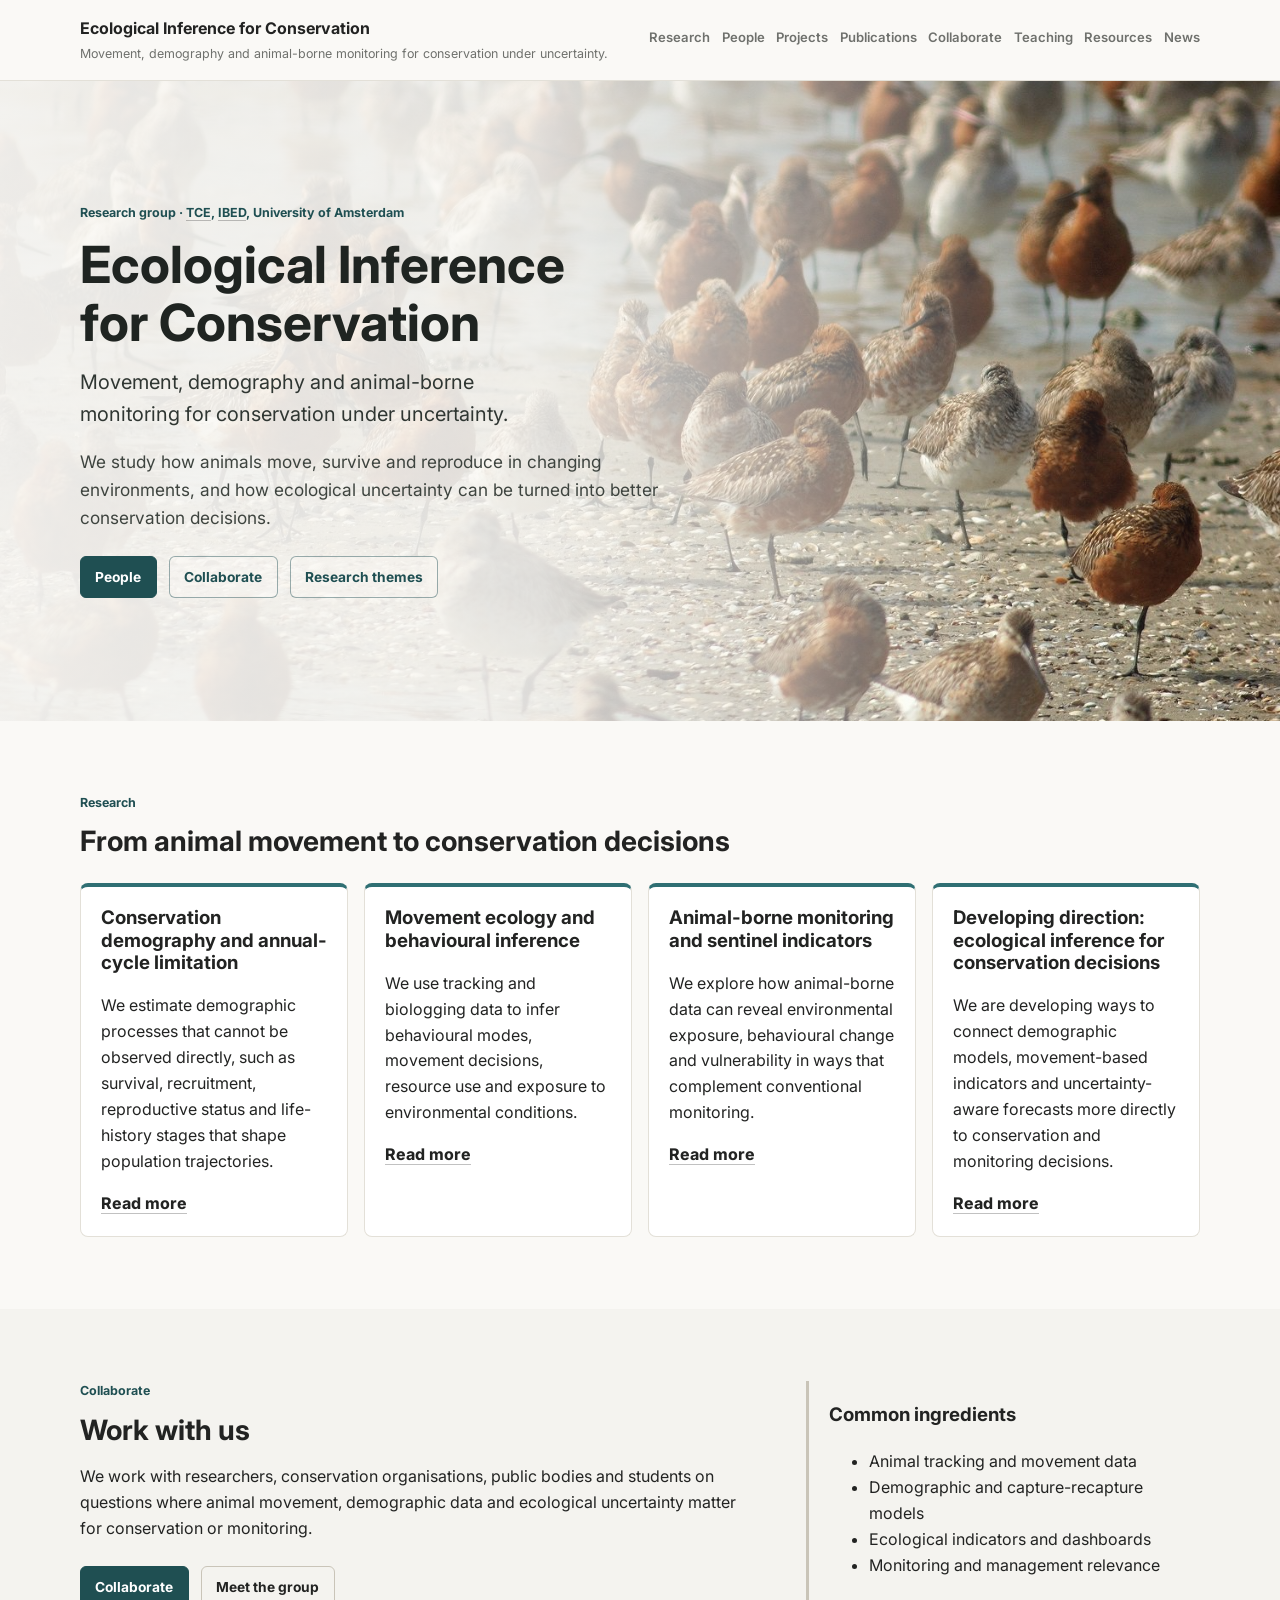
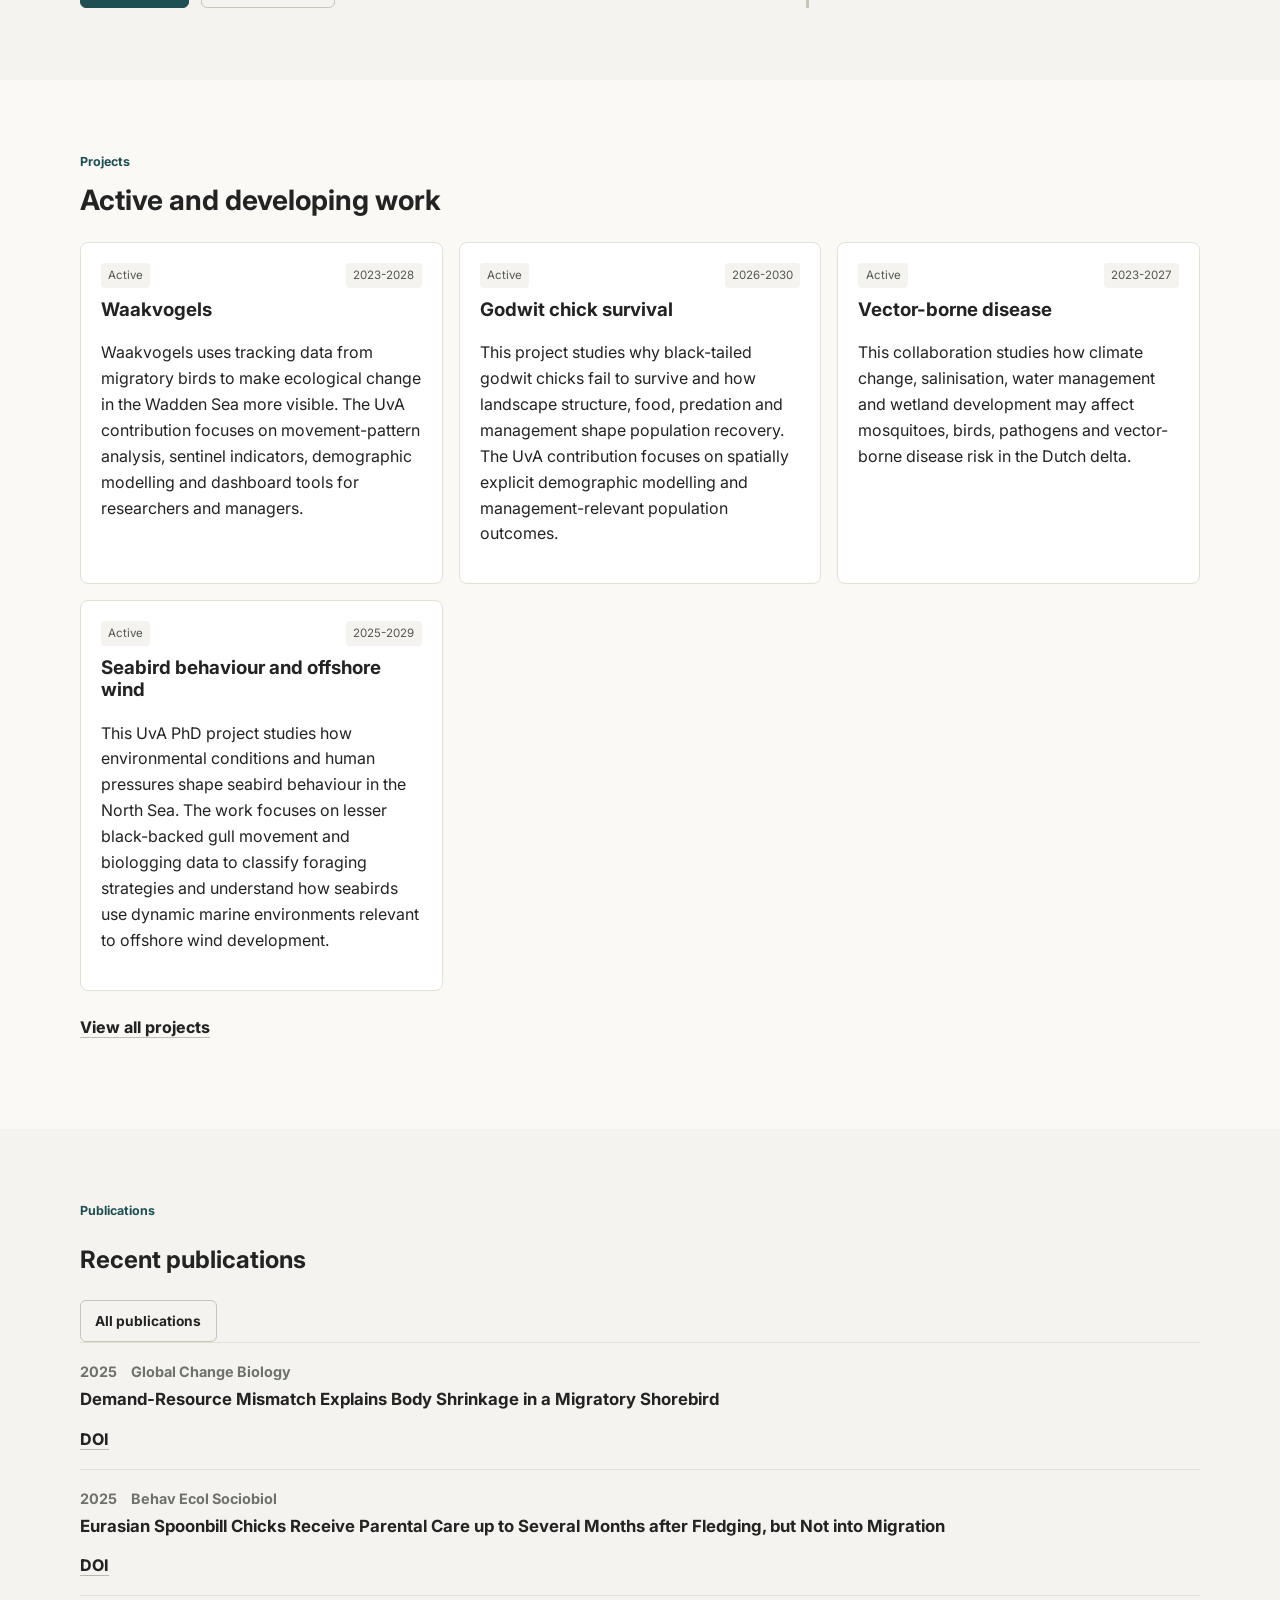
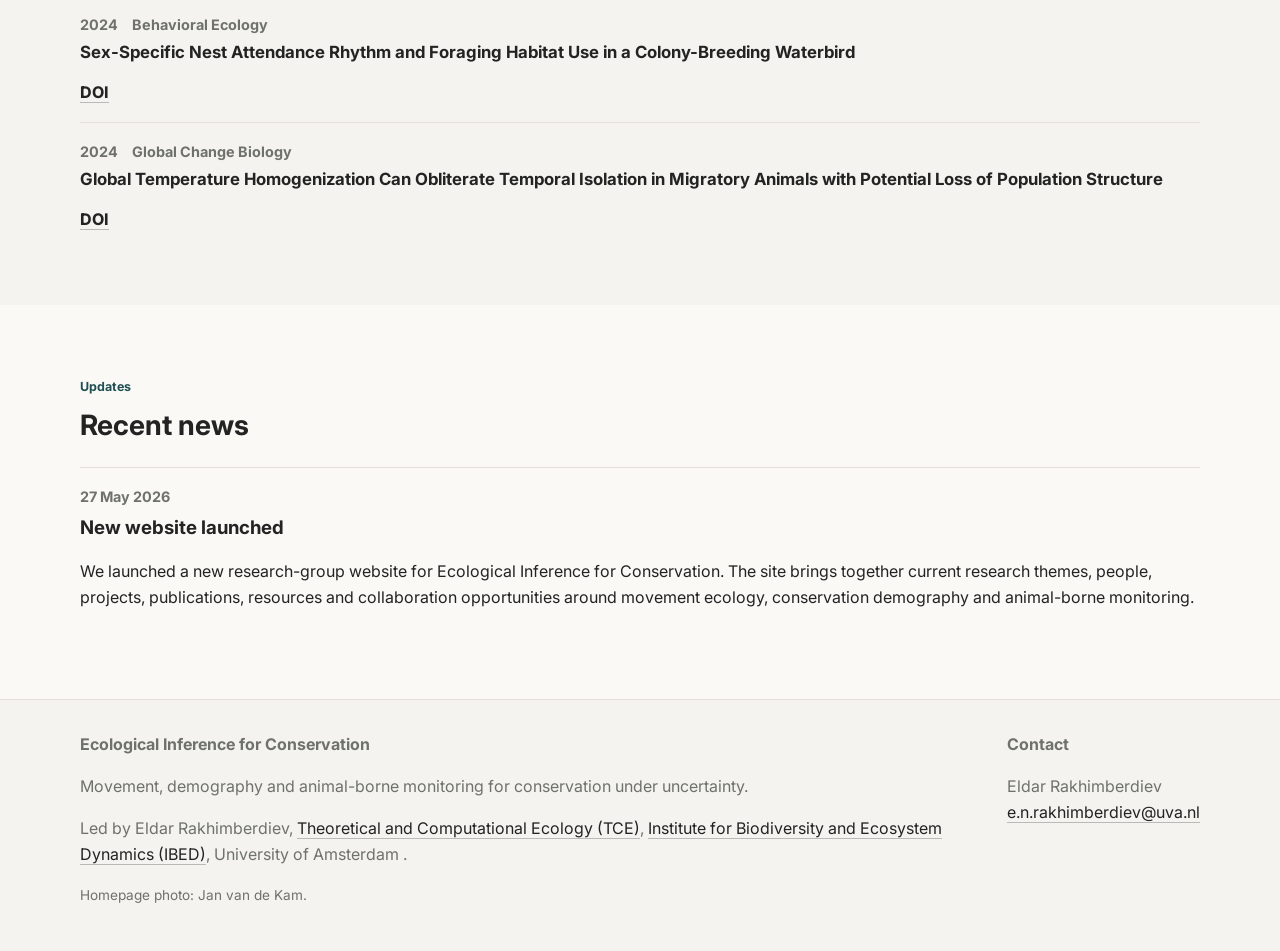
==== commit a7ead8e9: "Refine typography and teaching thesis section" ====
--- a/index.html
+++ b/index.html
@@ -1,4 +1,4 @@
-<!doctype html><html lang=en><head><meta name=generator content="Hugo 0.161.1"><meta charset=utf-8><meta name=viewport content="width=device-width,initial-scale=1"><meta name=description content="Movement, demography and animal-borne monitoring for conservation under uncertainty."><meta property="og:title" content="Ecological Inference for Conservation"><meta property="og:description" content="Movement, demography and animal-borne monitoring for conservation under uncertainty."><meta property="og:type" content="website"><meta property="og:url" content="https://eldarrak.github.io/"><meta property="og:site_name" content="Ecological Inference for Conservation"><meta name=twitter:card content="summary"><meta name=twitter:title content="Ecological Inference for Conservation"><meta name=twitter:description content="Movement, demography and animal-borne monitoring for conservation under uncertainty."><title>Ecological Inference for Conservation</title><script async src="https://www.googletagmanager.com/gtag/js?id=G-0YEK9EY102"></script><script>window.dataLayer=window.dataLayer||[];function gtag(){dataLayer.push(arguments)}gtag("js",new Date),gtag("config","G-0YEK9EY102")</script><link rel=preconnect href=https://fonts.googleapis.com><link rel=preconnect href=https://fonts.gstatic.com crossorigin><link rel=stylesheet href="https://fonts.googleapis.com/css2?family=Inter:wght@400;600;700;800&display=swap"><link rel=stylesheet href=/css/main.min.8cb0b2fdf7dbe3df4ea5ff4ca7f9649f308d089de7657c6fdb575f29525de4e5.css></head><body><a class=skip-link href=#main>Skip to content</a><header class=site-header><div class="container nav-shell"><a class=brand href=/ aria-label="Ecological Inference for Conservation home"><span class=brand-title>Ecological Inference for Conservation</span>
+<!doctype html><html lang=en><head><meta name=generator content="Hugo 0.161.1"><meta charset=utf-8><meta name=viewport content="width=device-width,initial-scale=1"><meta name=description content="Movement, demography and animal-borne monitoring for conservation under uncertainty."><meta property="og:title" content="Ecological Inference for Conservation"><meta property="og:description" content="Movement, demography and animal-borne monitoring for conservation under uncertainty."><meta property="og:type" content="website"><meta property="og:url" content="https://eldarrak.github.io/"><meta property="og:site_name" content="Ecological Inference for Conservation"><meta name=twitter:card content="summary"><meta name=twitter:title content="Ecological Inference for Conservation"><meta name=twitter:description content="Movement, demography and animal-borne monitoring for conservation under uncertainty."><title>Ecological Inference for Conservation</title><script async src="https://www.googletagmanager.com/gtag/js?id=G-0YEK9EY102"></script><script>window.dataLayer=window.dataLayer||[];function gtag(){dataLayer.push(arguments)}gtag("js",new Date),gtag("config","G-0YEK9EY102")</script><link rel=preconnect href=https://fonts.googleapis.com><link rel=preconnect href=https://fonts.gstatic.com crossorigin><link rel=stylesheet href="https://fonts.googleapis.com/css2?family=Inter:wght@400;600;700;800&display=swap"><link rel=stylesheet href=/css/main.min.4fea6dc123d6376728138a639d1813131627cc29e8a393c3e7048477d8aba100.css></head><body><a class=skip-link href=#main>Skip to content</a><header class=site-header><div class="container nav-shell"><a class=brand href=/ aria-label="Ecological Inference for Conservation home"><span class=brand-title>Ecological Inference for Conservation</span>
 <span class=brand-subtitle>Movement, demography and animal-borne monitoring for conservation under uncertainty.</span></a><nav class=site-nav aria-label="Main navigation"><a href=/research/>Research</a>
 <a href=/people/>People</a>
 <a href=/projects/>Projects</a>
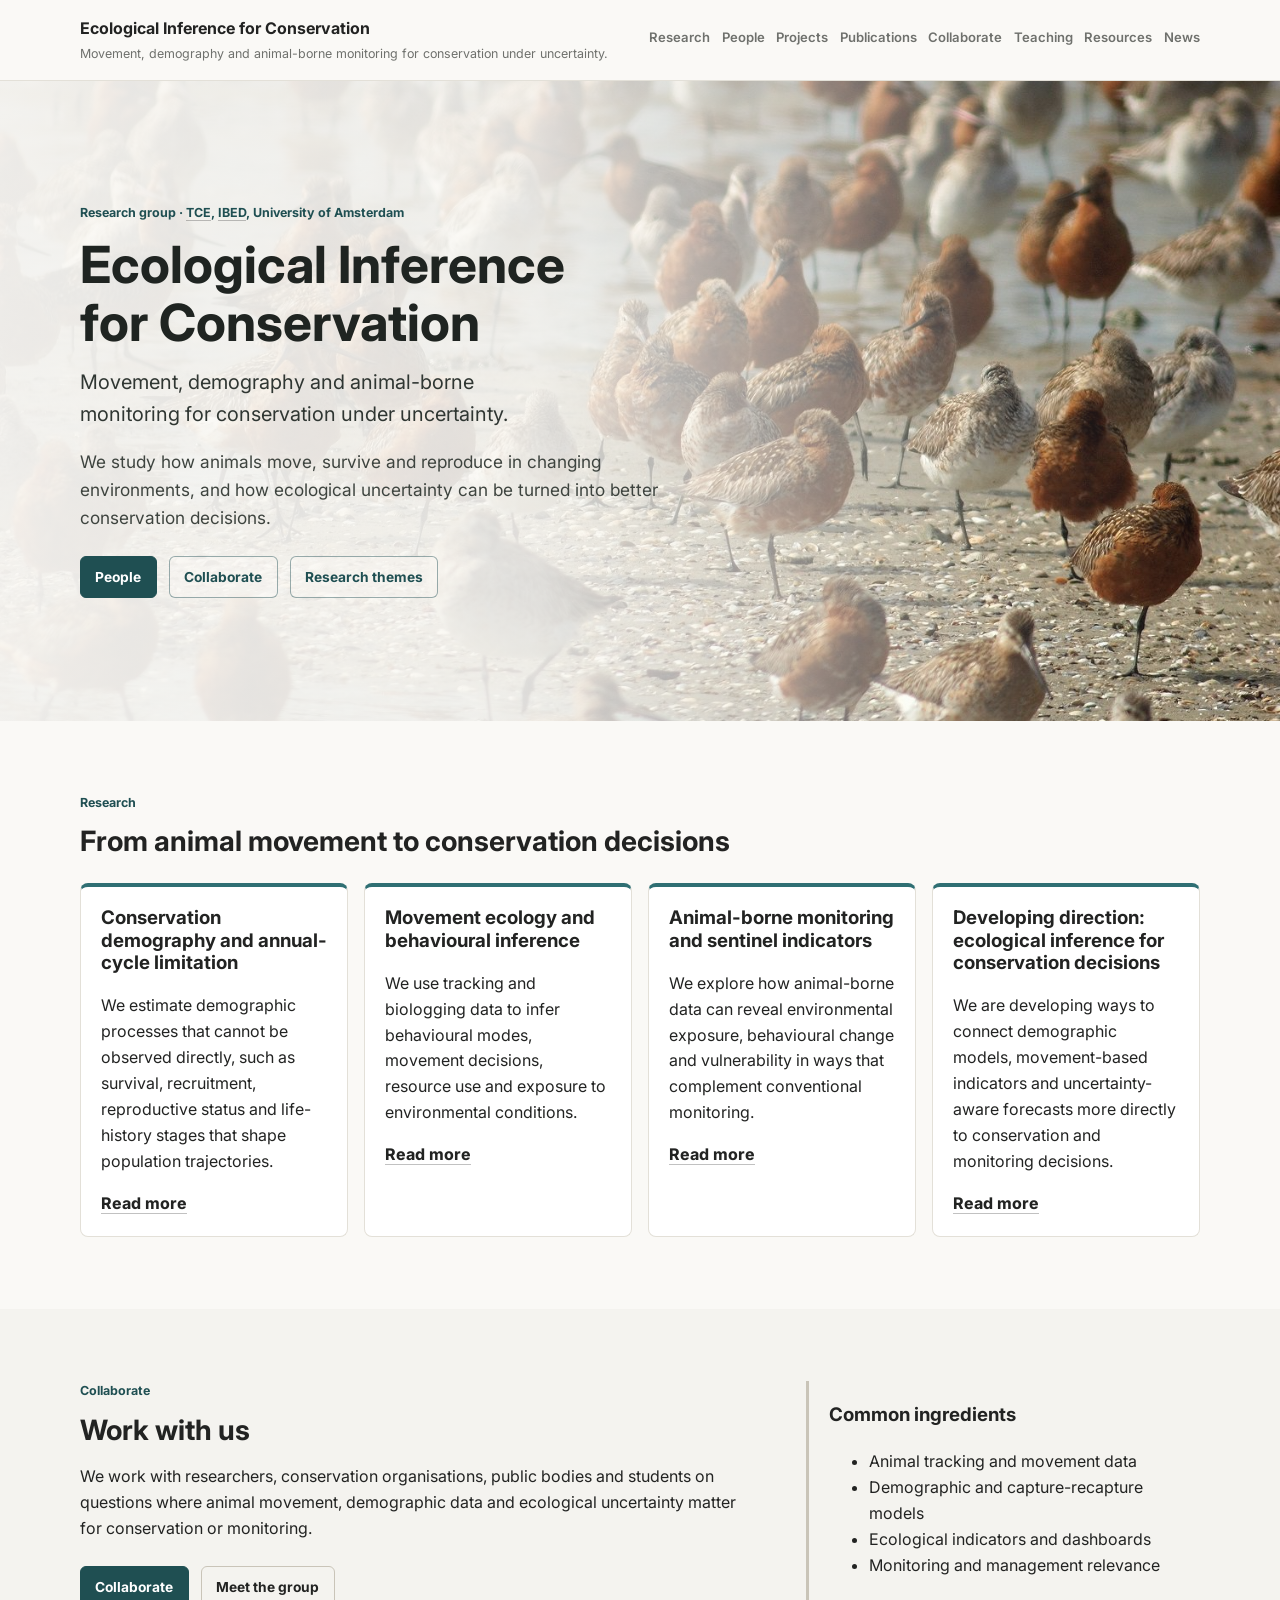
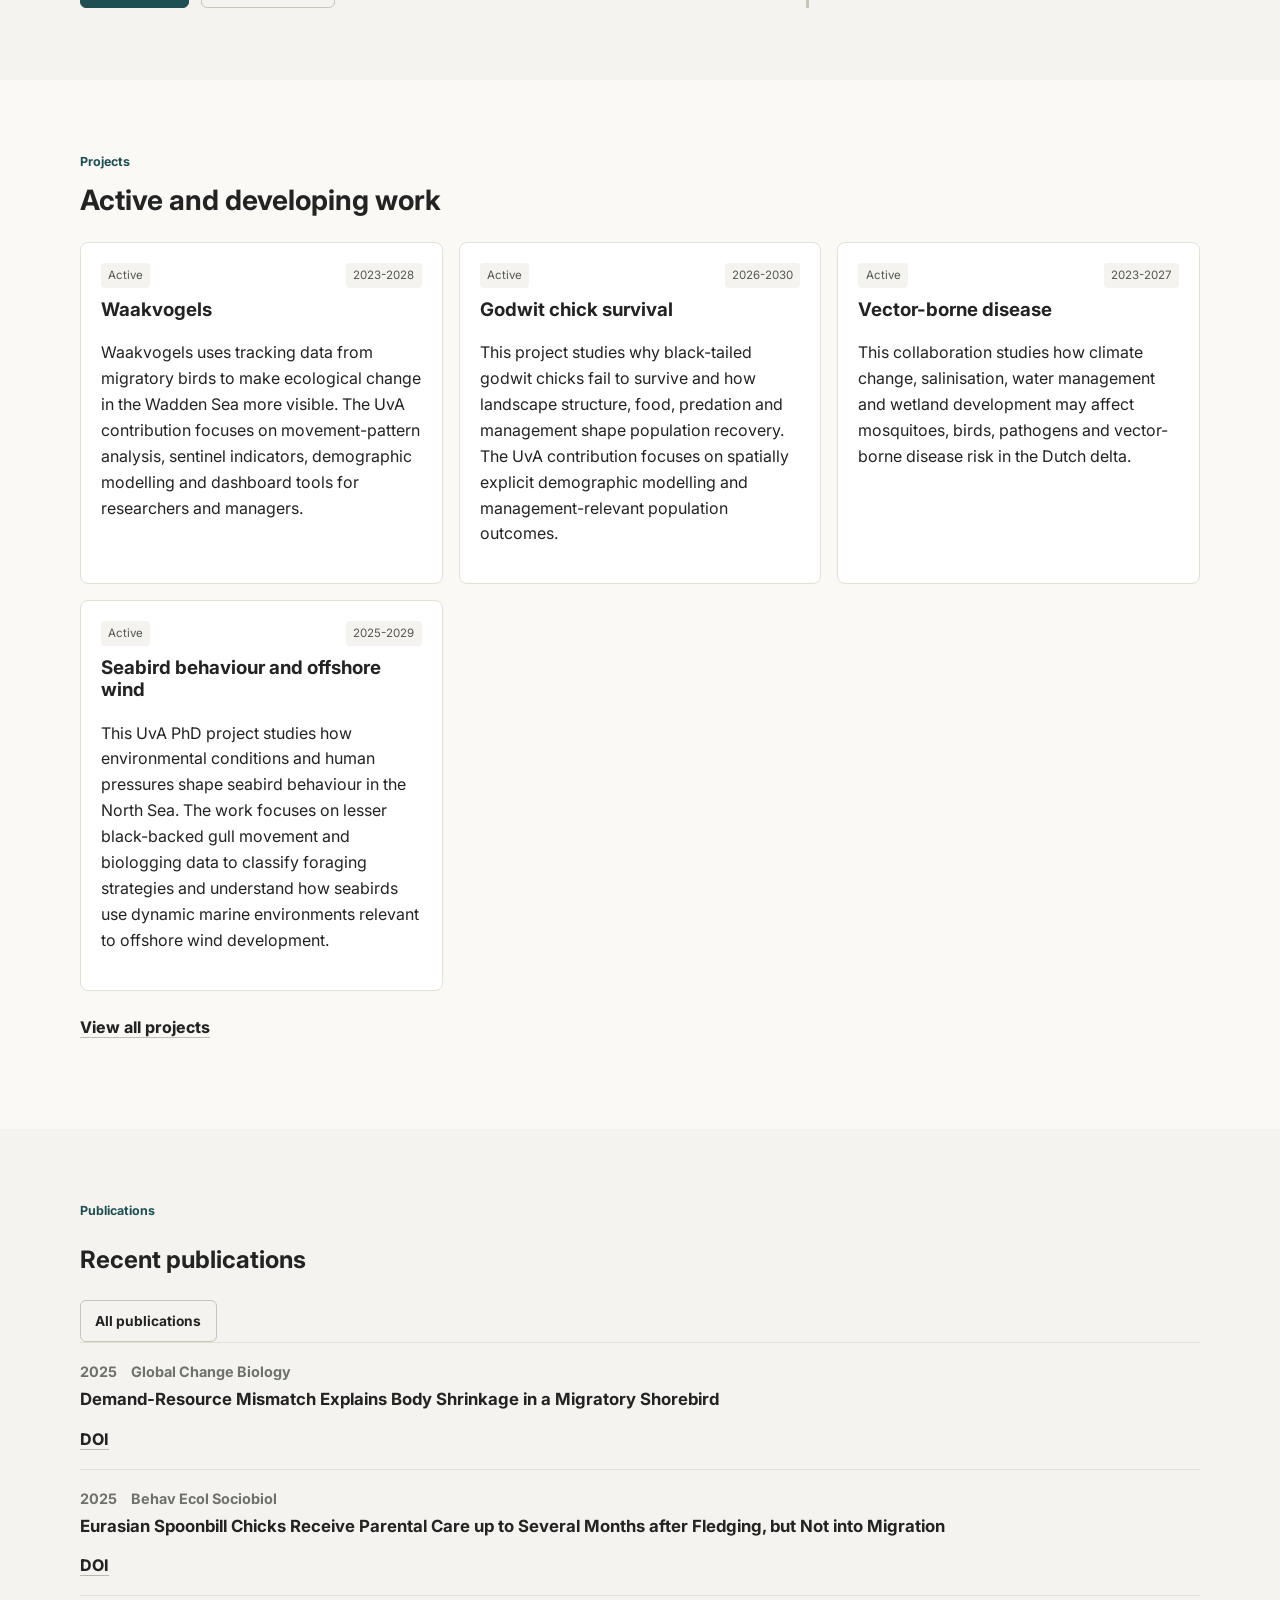
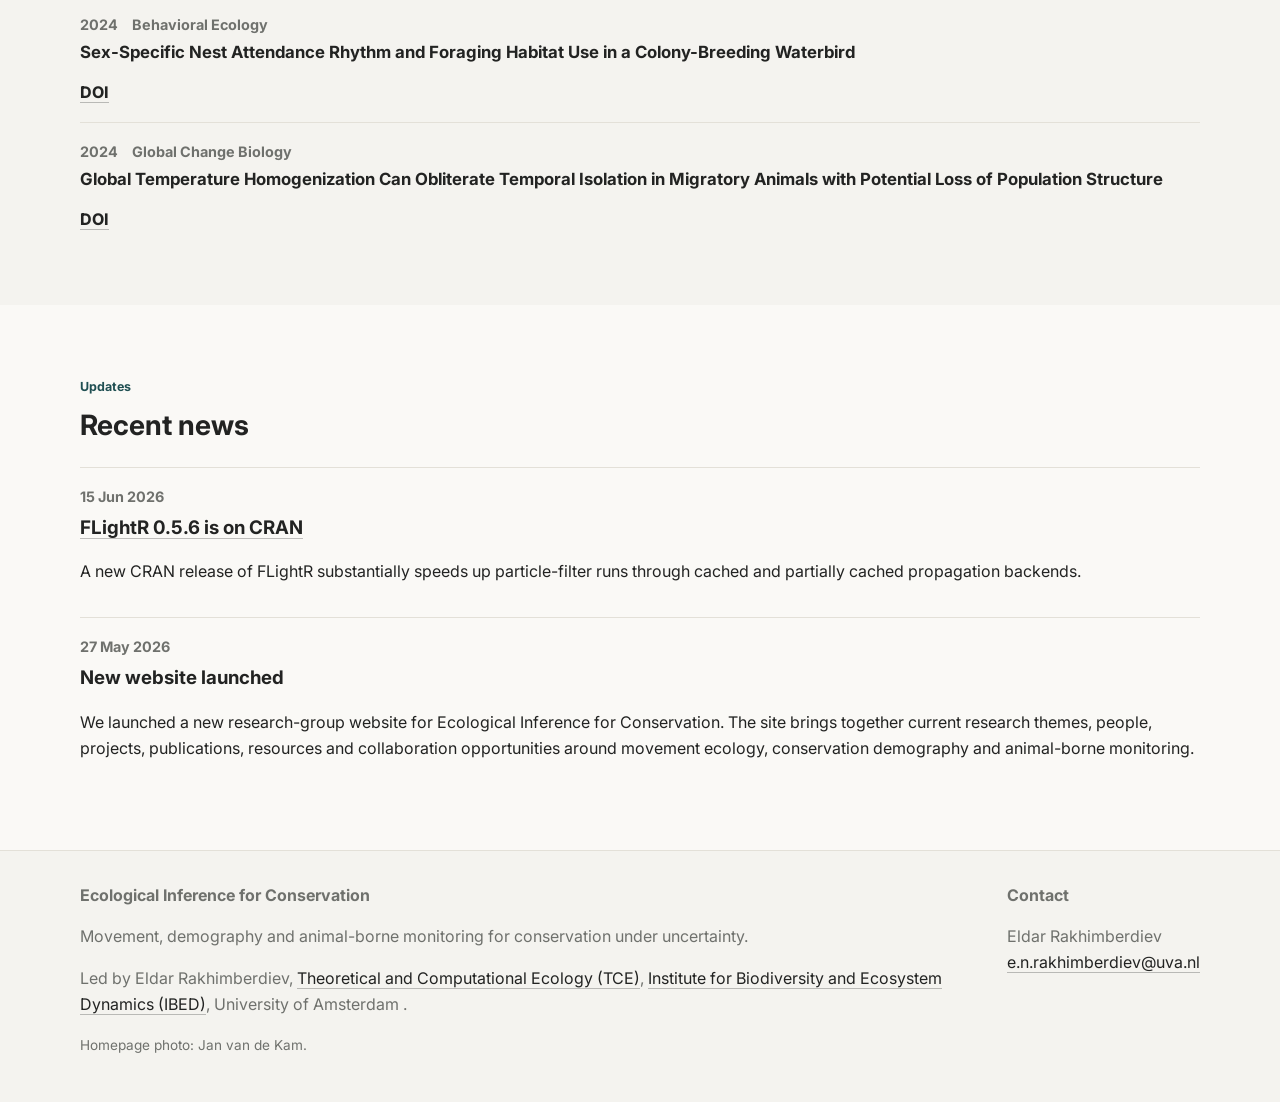
==== commit 386e60d4: "Publish FLightR CRAN release news" ====
--- a/index.html
+++ b/index.html
@@ -1,4 +1,4 @@
-<!doctype html><html lang=en><head><meta name=generator content="Hugo 0.161.1"><meta charset=utf-8><meta name=viewport content="width=device-width,initial-scale=1"><meta name=description content="Movement, demography and animal-borne monitoring for conservation under uncertainty."><meta property="og:title" content="Ecological Inference for Conservation"><meta property="og:description" content="Movement, demography and animal-borne monitoring for conservation under uncertainty."><meta property="og:type" content="website"><meta property="og:url" content="https://eldarrak.github.io/"><meta property="og:site_name" content="Ecological Inference for Conservation"><meta name=twitter:card content="summary"><meta name=twitter:title content="Ecological Inference for Conservation"><meta name=twitter:description content="Movement, demography and animal-borne monitoring for conservation under uncertainty."><title>Ecological Inference for Conservation</title><script async src="https://www.googletagmanager.com/gtag/js?id=G-0YEK9EY102"></script><script>window.dataLayer=window.dataLayer||[];function gtag(){dataLayer.push(arguments)}gtag("js",new Date),gtag("config","G-0YEK9EY102")</script><link rel=preconnect href=https://fonts.googleapis.com><link rel=preconnect href=https://fonts.gstatic.com crossorigin><link rel=stylesheet href="https://fonts.googleapis.com/css2?family=Inter:wght@400;600;700;800&display=swap"><link rel=stylesheet href=/css/main.min.4fea6dc123d6376728138a639d1813131627cc29e8a393c3e7048477d8aba100.css></head><body><a class=skip-link href=#main>Skip to content</a><header class=site-header><div class="container nav-shell"><a class=brand href=/ aria-label="Ecological Inference for Conservation home"><span class=brand-title>Ecological Inference for Conservation</span>
+<!doctype html><html lang=en><head><meta name=generator content="Hugo 0.161.1"><meta charset=utf-8><meta name=viewport content="width=device-width,initial-scale=1"><meta name=description content="Movement, demography and animal-borne monitoring for conservation under uncertainty."><meta property="og:title" content="Ecological Inference for Conservation"><meta property="og:description" content="Movement, demography and animal-borne monitoring for conservation under uncertainty."><meta property="og:type" content="website"><meta property="og:url" content="https://eldarrak.github.io/"><meta property="og:site_name" content="Ecological Inference for Conservation"><meta name=twitter:card content="summary"><meta name=twitter:title content="Ecological Inference for Conservation"><meta name=twitter:description content="Movement, demography and animal-borne monitoring for conservation under uncertainty."><title>Ecological Inference for Conservation</title><script async src="https://www.googletagmanager.com/gtag/js?id=G-0YEK9EY102"></script><script>window.dataLayer=window.dataLayer||[];function gtag(){dataLayer.push(arguments)}gtag("js",new Date),gtag("config","G-0YEK9EY102")</script><link rel=preconnect href=https://fonts.googleapis.com><link rel=preconnect href=https://fonts.gstatic.com crossorigin><link rel=stylesheet href="https://fonts.googleapis.com/css2?family=Inter:wght@400;600;700;800&display=swap"><link rel=stylesheet href=/css/main.min.4f01920bee099b48a6aebce2abef21a6672c7e58213ab888b24490ef31b6c400.css></head><body><a class=skip-link href=#main>Skip to content</a><header class=site-header><div class="container nav-shell"><a class=brand href=/ aria-label="Ecological Inference for Conservation home"><span class=brand-title>Ecological Inference for Conservation</span>
 <span class=brand-subtitle>Movement, demography and animal-borne monitoring for conservation under uncertainty.</span></a><nav class=site-nav aria-label="Main navigation"><a href=/research/>Research</a>
 <a href=/people/>People</a>
 <a href=/projects/>Projects</a>
@@ -17,5 +17,5 @@
 <span class=plain-meta>Global Change Biology</span><h3>Demand‐Resource Mismatch Explains Body Shrinkage in a Migratory Shorebird</h3><div class="link-row publication-links"><a href=https://doi.org/10.1111/gcb.70170 target=_blank rel="noopener noreferrer">DOI</a></div></article><article class="news-item home-publication-item"><time datetime=2025>2025</time>
 <span class=plain-meta>Behav Ecol Sociobiol</span><h3>Eurasian Spoonbill Chicks Receive Parental Care up to Several Months after Fledging, but Not into Migration</h3><div class="link-row publication-links"><a href=https://doi.org/10.1007/s00265-025-03649-6 target=_blank rel="noopener noreferrer">DOI</a></div></article><article class="news-item home-publication-item"><time datetime=2024>2024</time>
 <span class=plain-meta>Behavioral Ecology</span><h3>Sex-Specific Nest Attendance Rhythm and Foraging Habitat Use in a Colony-Breeding Waterbird</h3><div class="link-row publication-links"><a href=https://doi.org/10.1093/beheco/arae020 target=_blank rel="noopener noreferrer">DOI</a></div></article><article class="news-item home-publication-item"><time datetime=2024>2024</time>
-<span class=plain-meta>Global Change Biology</span><h3>Global Temperature Homogenization Can Obliterate Temporal Isolation in Migratory Animals with Potential Loss of Population Structure</h3><div class="link-row publication-links"><a href=https://doi.org/10.1111/gcb.17069 target=_blank rel="noopener noreferrer">DOI</a></div></article></div></div></section><section class=section><div class=container><div class=section-heading><p class=eyebrow>Updates</p><h2>Recent news</h2></div><div class=news-list><article class=news-item><time datetime=2026-05-27>27 May 2026</time><h3>New website launched</h3><p>We launched a new research-group website for Ecological Inference for Conservation. The site brings together current research themes, people, projects, publications, resources and collaboration opportunities around movement ecology, conservation demography and animal-borne monitoring.</p></article></div></div></section></main><footer class=site-footer><div class="container footer-grid"><div><strong>Ecological Inference for Conservation</strong><p>Movement, demography and animal-borne monitoring for conservation under uncertainty.</p><p>Led by Eldar Rakhimberdiev, <a href=https://ibed.uva.nl/content/research-departments/theoretical-and-computational-ecology/theoretical-and-computational-ecology.html>Theoretical and Computational Ecology (TCE)</a>, <a href=https://ibed.uva.nl/>Institute for Biodiversity and Ecosystem Dynamics (IBED)</a>, University of Amsterdam
+<span class=plain-meta>Global Change Biology</span><h3>Global Temperature Homogenization Can Obliterate Temporal Isolation in Migratory Animals with Potential Loss of Population Structure</h3><div class="link-row publication-links"><a href=https://doi.org/10.1111/gcb.17069 target=_blank rel="noopener noreferrer">DOI</a></div></article></div></div></section><section class=section><div class=container><div class=section-heading><p class=eyebrow>Updates</p><h2>Recent news</h2></div><div class=news-list><article class=news-item><time datetime=2026-06-15>15 Jun 2026</time><h3><a href=/news/#flightr-0-5-6-cran>FLightR 0.5.6 is on CRAN</a></h3><p>A new CRAN release of FLightR substantially speeds up particle-filter runs through cached and partially cached propagation backends.</p></article><article class=news-item><time datetime=2026-05-27>27 May 2026</time><h3>New website launched</h3><p>We launched a new research-group website for Ecological Inference for Conservation. The site brings together current research themes, people, projects, publications, resources and collaboration opportunities around movement ecology, conservation demography and animal-borne monitoring.</p></article></div></div></section></main><footer class=site-footer><div class="container footer-grid"><div><strong>Ecological Inference for Conservation</strong><p>Movement, demography and animal-borne monitoring for conservation under uncertainty.</p><p>Led by Eldar Rakhimberdiev, <a href=https://ibed.uva.nl/content/research-departments/theoretical-and-computational-ecology/theoretical-and-computational-ecology.html>Theoretical and Computational Ecology (TCE)</a>, <a href=https://ibed.uva.nl/>Institute for Biodiversity and Ecosystem Dynamics (IBED)</a>, University of Amsterdam
 .</p><p class=photo-credit>Homepage photo: Jan van de Kam.</p></div><div><strong>Contact</strong><p>Eldar Rakhimberdiev<br><a href=mailto:e.n.rakhimberdiev@uva.nl>e.n.rakhimberdiev@uva.nl</a></p></div></div></footer></body></html>
